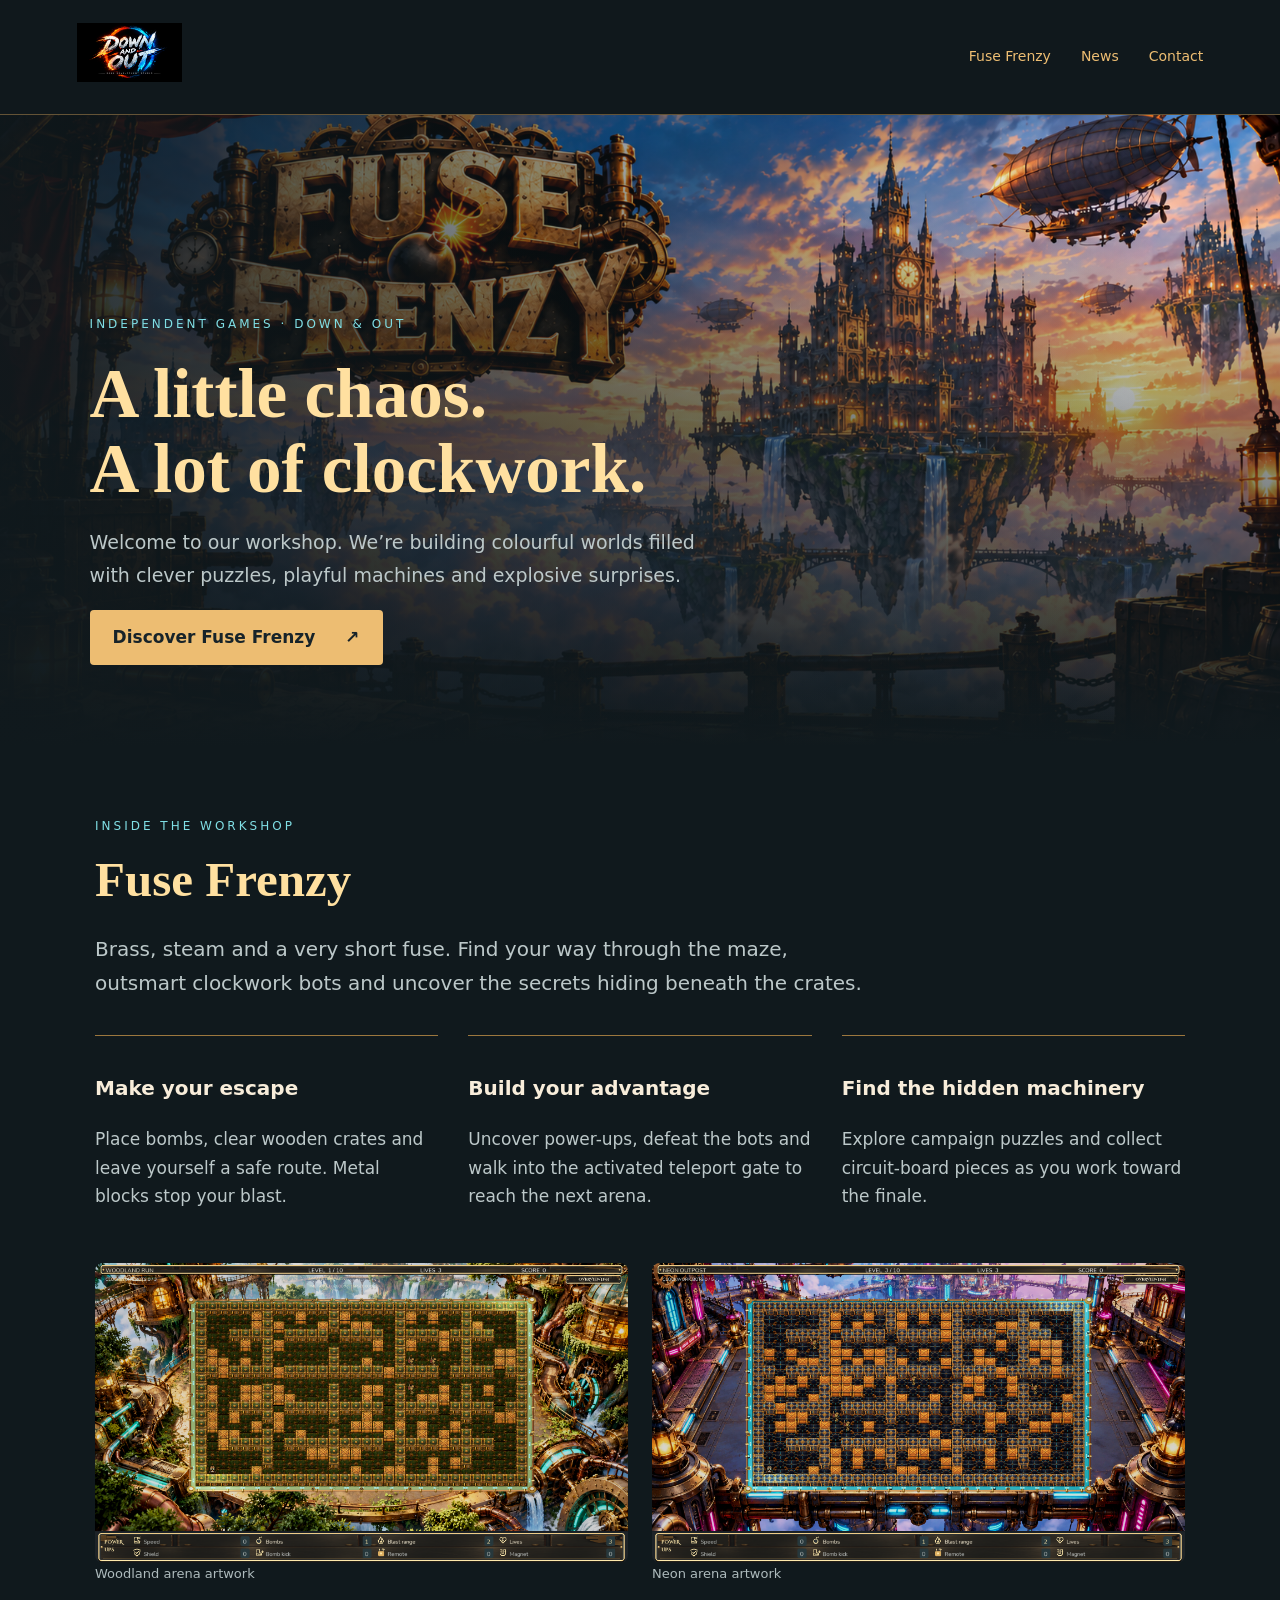
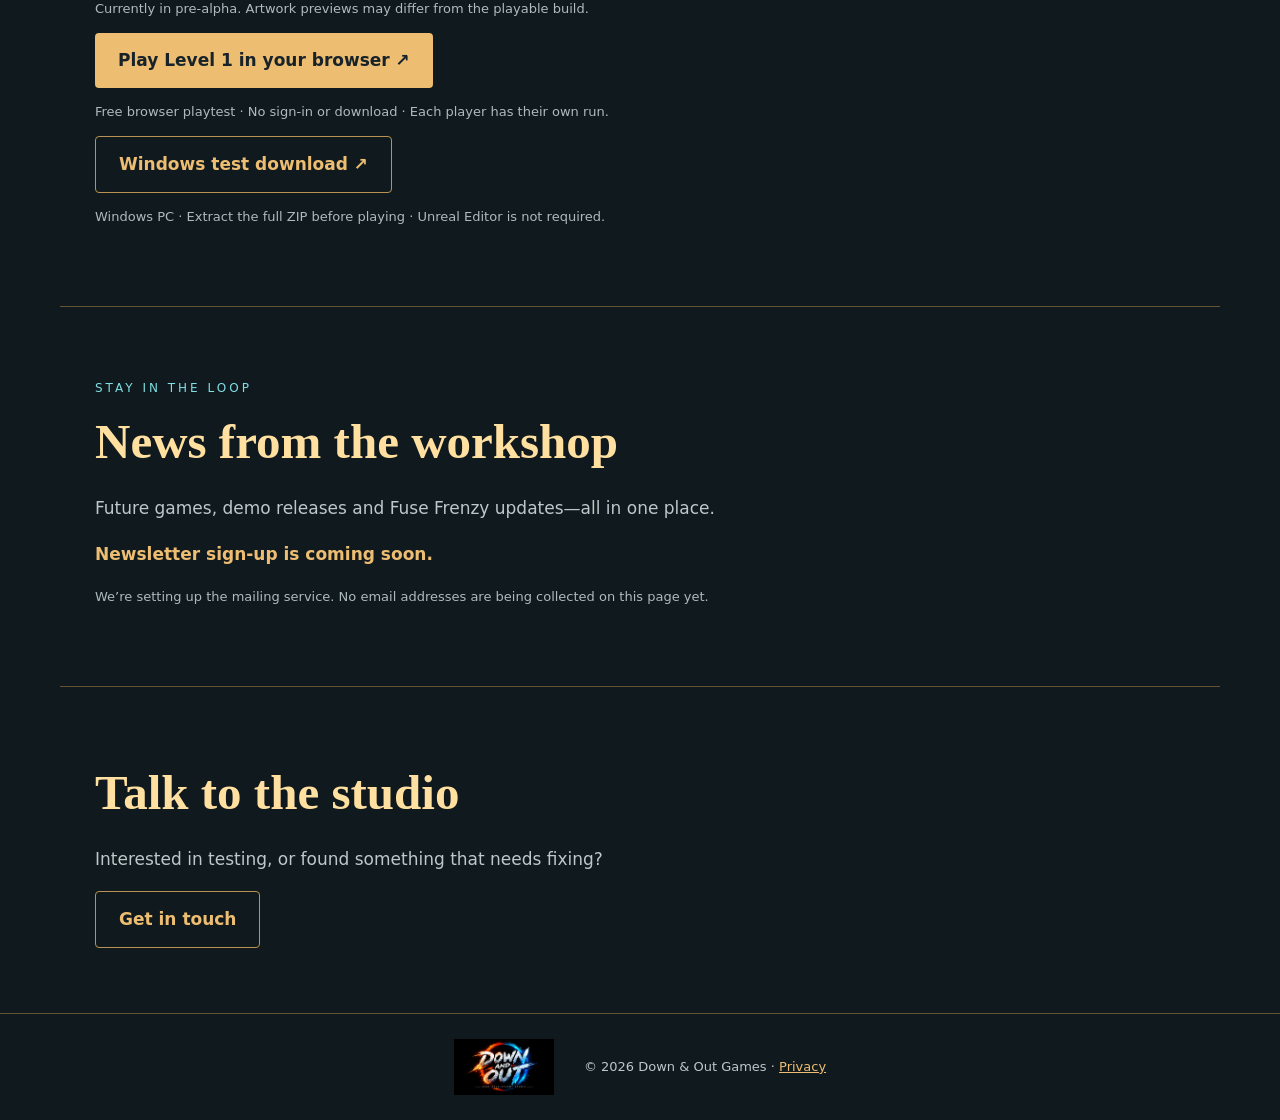
==== index.html @ 8a91e26b "Link studio website to playable browser test" ====
<!doctype html><html lang="en"><head><meta charset="utf-8"><meta name="viewport" content="width=device-width,initial-scale=1"><title>Down &amp; Out Games | Fuse Frenzy</title><meta name="description" content="Meet Down & Out Games and discover Fuse Frenzy, a steampunk bomb-and-maze adventure in development."><link rel="stylesheet" href="style.css"></head><body>
<header><a href="#home" class="brand"><img src="assets/logo.png" alt="Down and Out game development studio"></a><nav><a href="#game">Fuse Frenzy</a><a href="#news">News</a><a href="#contact">Contact</a></nav></header>
<main id="home"><section class="hero"><img class="hero-art" src="assets/banner.png" alt="Fuse Frenzy steampunk game artwork"><div class="hero-copy"><span class="eyebrow">Independent games · Down &amp; Out</span><h1>A little chaos.<br>A lot of clockwork.</h1><p>Welcome to our workshop. We’re building colourful worlds filled with clever puzzles, playful machines and explosive surprises.</p><a class="button" href="#game">Discover Fuse Frenzy <span aria-hidden="true">↗</span></a></div></section>
<section class="wrap" id="game"><span class="eyebrow">Inside the workshop</span><h2>Fuse Frenzy</h2><p class="lead">Brass, steam and a very short fuse. Find your way through the maze, outsmart clockwork bots and uncover the secrets hiding beneath the crates.</p><div class="features"><article><h3>Make your escape</h3><p>Place bombs, clear wooden crates and leave yourself a safe route. Metal blocks stop your blast.</p></article><article><h3>Build your advantage</h3><p>Uncover power-ups, defeat the bots and walk into the activated teleport gate to reach the next arena.</p></article><article><h3>Find the hidden machinery</h3><p>Explore campaign puzzles and collect circuit-board pieces as you work toward the finale.</p></article></div><div class="gallery"><figure><img src="assets/woodland.png" alt="Fuse Frenzy woodland arena concept" loading="lazy"><figcaption>Woodland arena artwork</figcaption></figure><figure><img src="assets/neon.png" alt="Fuse Frenzy neon arena concept" loading="lazy"><figcaption>Neon arena artwork</figcaption></figure></div><p class="note">Currently in pre-alpha. Artwork previews may differ from the playable build.</p><a class="button" href="play/">Play Level 1 in your browser ↗</a><p class="note">Free browser playtest · No sign-in or download · Each player has their own run.</p><a class="button secondary" href="https://fuse-frenzy-download.validsloth4.chatgpt.site">Windows test download ↗</a><p class="note">Windows PC · Extract the full ZIP before playing · Unreal Editor is not required.</p></section>
<section class="news wrap" id="news"><span class="eyebrow">Stay in the loop</span><h2>News from the workshop</h2><p>Future games, demo releases and Fuse Frenzy updates—all in one place.</p><p class="coming">Newsletter sign-up is coming soon.</p><p class="note">We’re setting up the mailing service. No email addresses are being collected on this page yet.</p></section>
<section class="wrap contact" id="contact"><h2>Talk to the studio</h2><p>Interested in testing, or found something that needs fixing?</p><a class="button secondary" href="mailto:g_hopper@icloud.com?subject=Down%20and%20Out%20Games">Get in touch</a></section></main><footer><img src="assets/logo.png" alt="Down and Out"><p>© 2026 Down &amp; Out Games · <a href="privacy.html">Privacy</a></p></footer></body></html>
---- style.css ----
:root{color-scheme:dark;--gold:#edbd72;--cyan:#80dfe5;--ink:#10191d;--muted:#bcc8c9}*{box-sizing:border-box}html{scroll-behavior:smooth}body{margin:0;background:var(--ink);color:#f8edda;font:17px/1.7 system-ui}a{color:var(--gold)}header{display:flex;align-items:center;justify-content:space-between;padding:10px 6%;border-bottom:1px solid #645336;background:#10191df2}header img{width:105px;height:85px;object-fit:contain}nav{display:flex;gap:30px}nav a{text-decoration:none;font-size:14px}.hero{position:relative;min-height:630px;display:flex;align-items:flex-end;isolation:isolate}.hero-art{position:absolute;inset:0;width:100%;height:100%;object-fit:cover;z-index:-2}.hero:after{content:'';position:absolute;inset:0;background:linear-gradient(90deg,#10191deb,transparent 90%),linear-gradient(0deg,var(--ink),transparent 85%);z-index:-1}.hero-copy{padding:80px 7%;max-width:840px}.eyebrow{color:var(--cyan);font-size:12px;letter-spacing:3px;text-transform:uppercase}h1,h2{font-family:Georgia,serif;color:#ffe0a0;line-height:1.08}h1{font-size:clamp(40px,5.4vw,74px);margin:20px 0}h2{font-size:clamp(32px,4vw,49px);margin:15px 0 25px}p{color:var(--muted)}.hero-copy p{font-size:19px;max-width:610px}.button{display:inline-flex;gap:30px;background:var(--gold);color:#172329;padding:13px 23px;text-decoration:none;font-weight:700;border-radius:4px}.button:hover,.button:focus{background:#ffe0a0}.secondary{border:1px solid #b89352;background:transparent;color:var(--gold)}.wrap{max-width:1160px;margin:auto;padding:65px 35px}.lead{max-width:780px;font-size:20px}.features{display:grid;grid-template-columns:repeat(3,1fr);gap:30px;margin:35px 0}.features article{border-top:1px solid #9c773e;padding-top:15px}h3{font-size:20px}.gallery{display:grid;grid-template-columns:1fr 1fr;gap:24px}figure{margin:0}figure img{width:100%;display:block;border-radius:8px}figcaption,.note{font-size:13px;color:#aebbbd}.news{border-top:1px solid #655333;border-bottom:1px solid #655333}.coming{font-weight:bold;color:var(--gold)}footer{display:flex;align-items:center;justify-content:center;gap:30px;border-top:1px solid #655333;padding:25px;font-size:13px}footer img{width:100px}a:focus-visible{outline:3px solid var(--cyan);outline-offset:6px}@media(max-width:650px){header{padding:10px 20px}nav{gap:15px;font-size:12px}header img{width:75px}.hero{min-height:570px}.hero-copy{padding:45px 25px}.wrap{padding:40px 25px}.features,.gallery{grid-template-columns:1fr}h1{font-size:42px}}@media(prefers-reduced-motion:reduce){html{scroll-behavior:auto}}
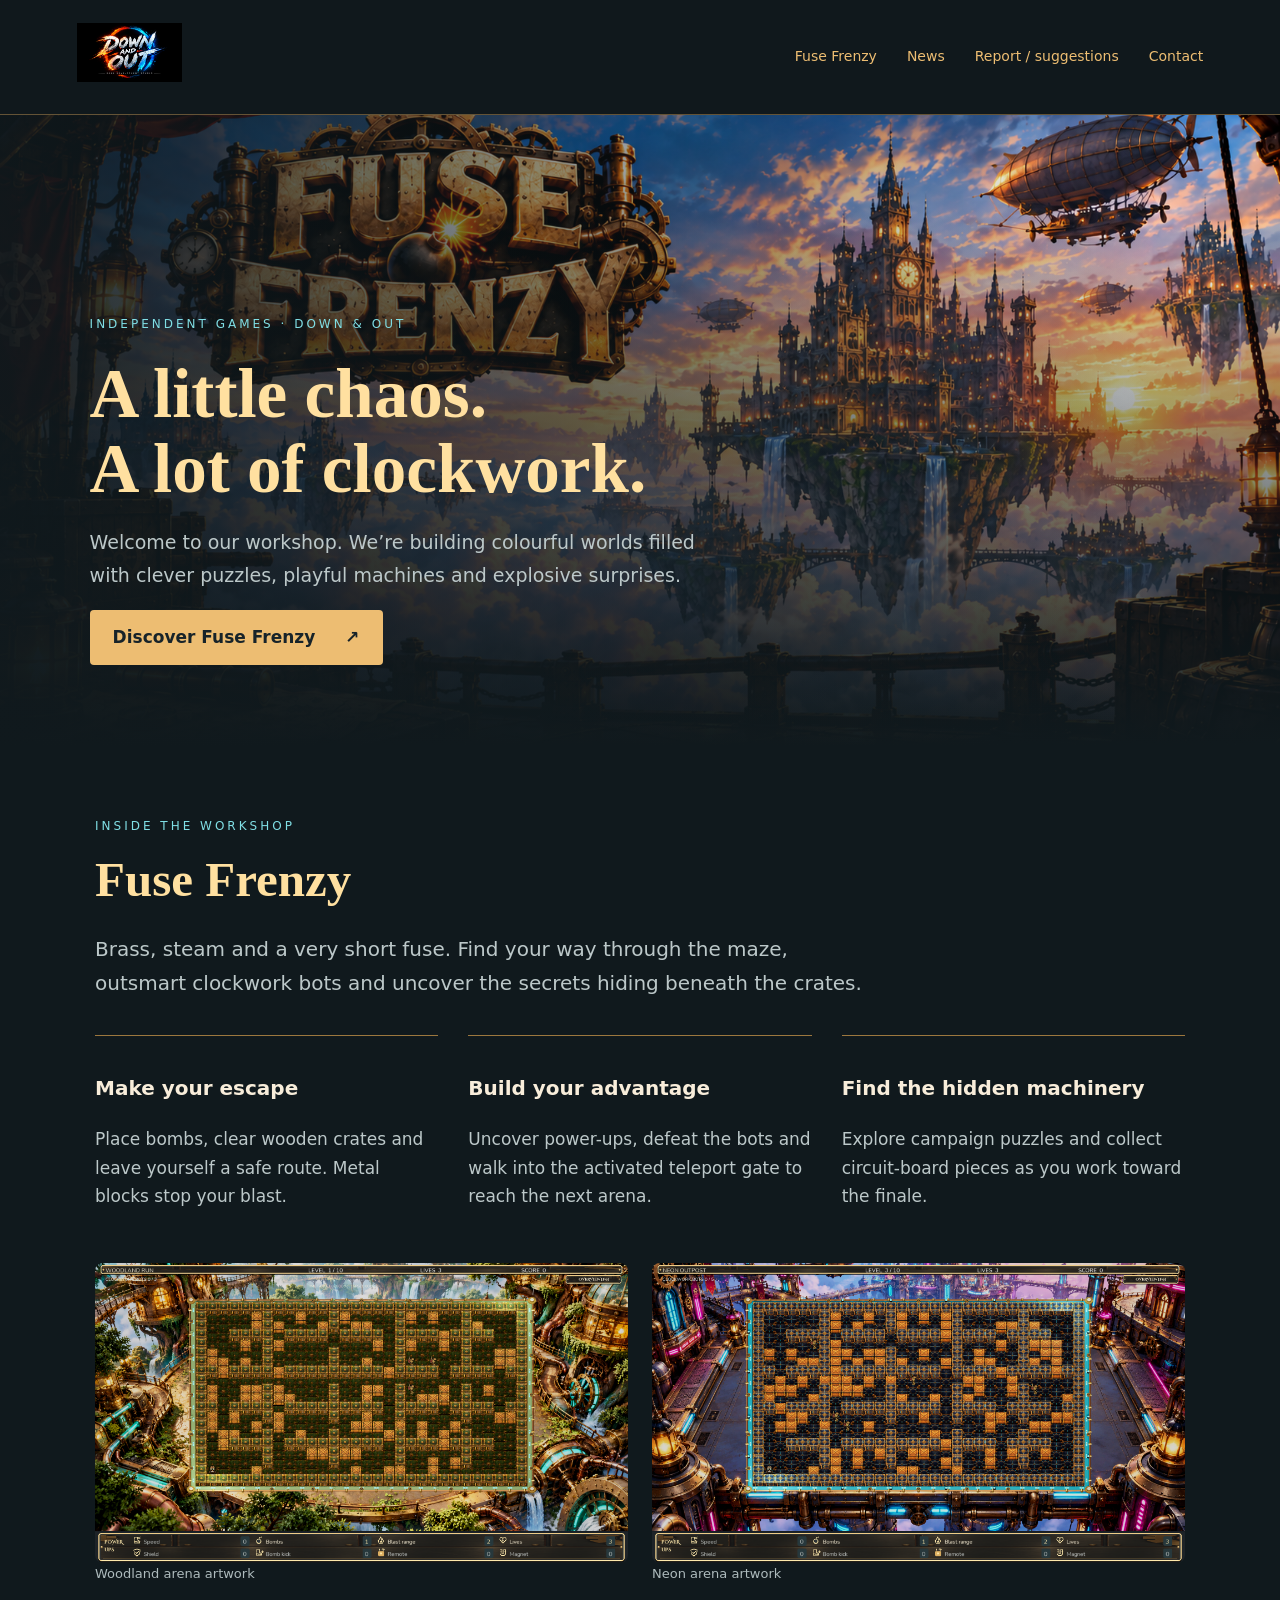
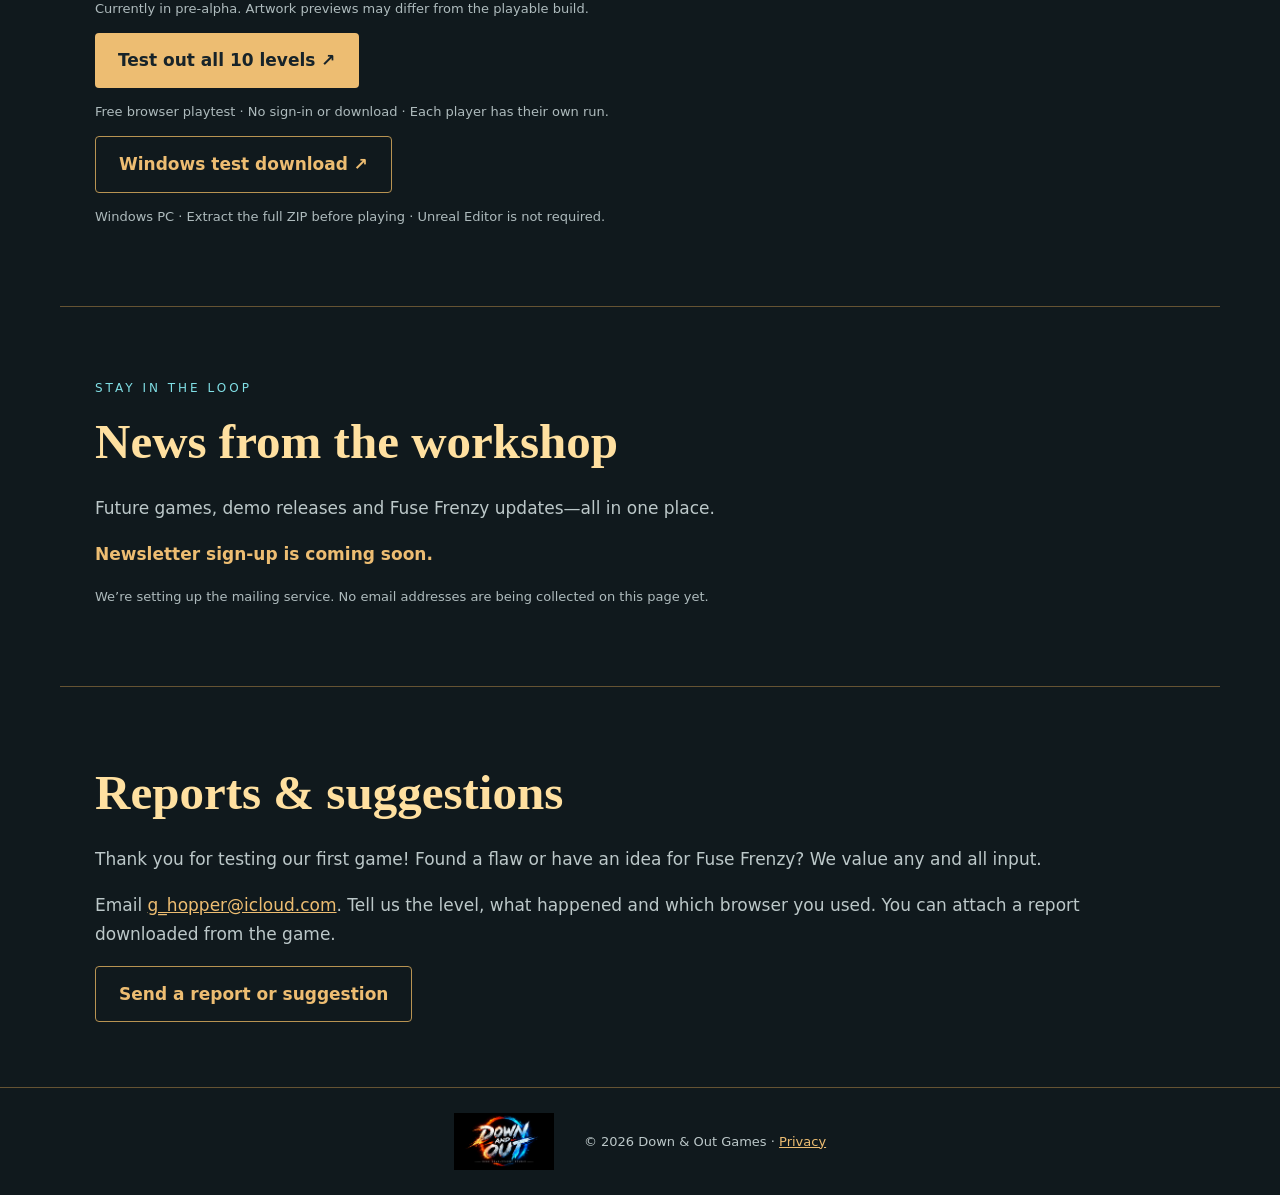
==== commit 494af806: "Offer all ten levels and show tester feedback email" ====
--- a/index.html
+++ b/index.html
@@ -1,6 +1,6 @@
-<!doctype html><html lang="en"><head><meta charset="utf-8"><meta name="viewport" content="width=device-width,initial-scale=1"><title>Down &amp; Out Games | Fuse Frenzy</title><meta name="description" content="Meet Down & Out Games and discover Fuse Frenzy, a steampunk bomb-and-maze adventure in development."><link rel="stylesheet" href="style.css"></head><body>
-<header><a href="#home" class="brand"><img src="assets/logo.png" alt="Down and Out game development studio"></a><nav><a href="#game">Fuse Frenzy</a><a href="#news">News</a><a href="#contact">Contact</a></nav></header>
-<main id="home"><section class="hero"><img class="hero-art" src="assets/banner.png" alt="Fuse Frenzy steampunk game artwork"><div class="hero-copy"><span class="eyebrow">Independent games · Down &amp; Out</span><h1>A little chaos.<br>A lot of clockwork.</h1><p>Welcome to our workshop. We’re building colourful worlds filled with clever puzzles, playful machines and explosive surprises.</p><a class="button" href="#game">Discover Fuse Frenzy <span aria-hidden="true">↗</span></a></div></section>
-<section class="wrap" id="game"><span class="eyebrow">Inside the workshop</span><h2>Fuse Frenzy</h2><p class="lead">Brass, steam and a very short fuse. Find your way through the maze, outsmart clockwork bots and uncover the secrets hiding beneath the crates.</p><div class="features"><article><h3>Make your escape</h3><p>Place bombs, clear wooden crates and leave yourself a safe route. Metal blocks stop your blast.</p></article><article><h3>Build your advantage</h3><p>Uncover power-ups, defeat the bots and walk into the activated teleport gate to reach the next arena.</p></article><article><h3>Find the hidden machinery</h3><p>Explore campaign puzzles and collect circuit-board pieces as you work toward the finale.</p></article></div><div class="gallery"><figure><img src="assets/woodland.png" alt="Fuse Frenzy woodland arena concept" loading="lazy"><figcaption>Woodland arena artwork</figcaption></figure><figure><img src="assets/neon.png" alt="Fuse Frenzy neon arena concept" loading="lazy"><figcaption>Neon arena artwork</figcaption></figure></div><p class="note">Currently in pre-alpha. Artwork previews may differ from the playable build.</p><a class="button" href="play/">Play Level 1 in your browser ↗</a><p class="note">Free browser playtest · No sign-in or download · Each player has their own run.</p><a class="button secondary" href="https://fuse-frenzy-download.validsloth4.chatgpt.site">Windows test download ↗</a><p class="note">Windows PC · Extract the full ZIP before playing · Unreal Editor is not required.</p></section>
-<section class="news wrap" id="news"><span class="eyebrow">Stay in the loop</span><h2>News from the workshop</h2><p>Future games, demo releases and Fuse Frenzy updates—all in one place.</p><p class="coming">Newsletter sign-up is coming soon.</p><p class="note">We’re setting up the mailing service. No email addresses are being collected on this page yet.</p></section>
-<section class="wrap contact" id="contact"><h2>Talk to the studio</h2><p>Interested in testing, or found something that needs fixing?</p><a class="button secondary" href="mailto:g_hopper@icloud.com?subject=Down%20and%20Out%20Games">Get in touch</a></section></main><footer><img src="assets/logo.png" alt="Down and Out"><p>© 2026 Down &amp; Out Games · <a href="privacy.html">Privacy</a></p></footer></body></html>
+<!doctype html><html lang="en"><head><meta charset="utf-8"><meta name="viewport" content="width=device-width,initial-scale=1"><title>Down &amp; Out Games | Fuse Frenzy</title><meta name="description" content="Meet Down & Out Games and discover Fuse Frenzy, a steampunk bomb-and-maze adventure in development."><link rel="stylesheet" href="style.css"></head><body>
+<header><a href="#home" class="brand"><img src="assets/logo.png" alt="Down and Out game development studio"></a><nav><a href="#game">Fuse Frenzy</a><a href="#news">News</a><a href="#report">Report / suggestions</a><a href="#contact">Contact</a></nav></header>
+<main id="home"><section class="hero"><img class="hero-art" src="assets/banner.png" alt="Fuse Frenzy steampunk game artwork"><div class="hero-copy"><span class="eyebrow">Independent games · Down &amp; Out</span><h1>A little chaos.<br>A lot of clockwork.</h1><p>Welcome to our workshop. We’re building colourful worlds filled with clever puzzles, playful machines and explosive surprises.</p><a class="button" href="#game">Discover Fuse Frenzy <span aria-hidden="true">↗</span></a></div></section>
+<section class="wrap" id="game"><span class="eyebrow">Inside the workshop</span><h2>Fuse Frenzy</h2><p class="lead">Brass, steam and a very short fuse. Find your way through the maze, outsmart clockwork bots and uncover the secrets hiding beneath the crates.</p><div class="features"><article><h3>Make your escape</h3><p>Place bombs, clear wooden crates and leave yourself a safe route. Metal blocks stop your blast.</p></article><article><h3>Build your advantage</h3><p>Uncover power-ups, defeat the bots and walk into the activated teleport gate to reach the next arena.</p></article><article><h3>Find the hidden machinery</h3><p>Explore campaign puzzles and collect circuit-board pieces as you work toward the finale.</p></article></div><div class="gallery"><figure><img src="assets/woodland.png" alt="Fuse Frenzy woodland arena concept" loading="lazy"><figcaption>Woodland arena artwork</figcaption></figure><figure><img src="assets/neon.png" alt="Fuse Frenzy neon arena concept" loading="lazy"><figcaption>Neon arena artwork</figcaption></figure></div><p class="note">Currently in pre-alpha. Artwork previews may differ from the playable build.</p><a class="button" href="play/">Test out all 10 levels ↗</a><p class="note">Free browser playtest · No sign-in or download · Each player has their own run.</p><a class="button secondary" href="https://fuse-frenzy-download.validsloth4.chatgpt.site">Windows test download ↗</a><p class="note">Windows PC · Extract the full ZIP before playing · Unreal Editor is not required.</p></section>
+<section class="news wrap" id="news"><span class="eyebrow">Stay in the loop</span><h2>News from the workshop</h2><p>Future games, demo releases and Fuse Frenzy updates—all in one place.</p><p class="coming">Newsletter sign-up is coming soon.</p><p class="note">We’re setting up the mailing service. No email addresses are being collected on this page yet.</p></section>
+<section class="wrap contact" id="contact"><h2 id="report">Reports &amp; suggestions</h2><p>Thank you for testing our first game! Found a flaw or have an idea for Fuse Frenzy? We value any and all input.</p><p>Email <a href="mailto:g_hopper@icloud.com?subject=Fuse%20Frenzy%20tester%20feedback">g_hopper@icloud.com</a>. Tell us the level, what happened and which browser you used. You can attach a report downloaded from the game.</p><a class="button secondary" href="mailto:g_hopper@icloud.com?subject=Fuse%20Frenzy%20tester%20feedback">Send a report or suggestion</a></section></main><footer><img src="assets/logo.png" alt="Down and Out"><p>© 2026 Down &amp; Out Games · <a href="privacy.html">Privacy</a></p></footer></body></html>
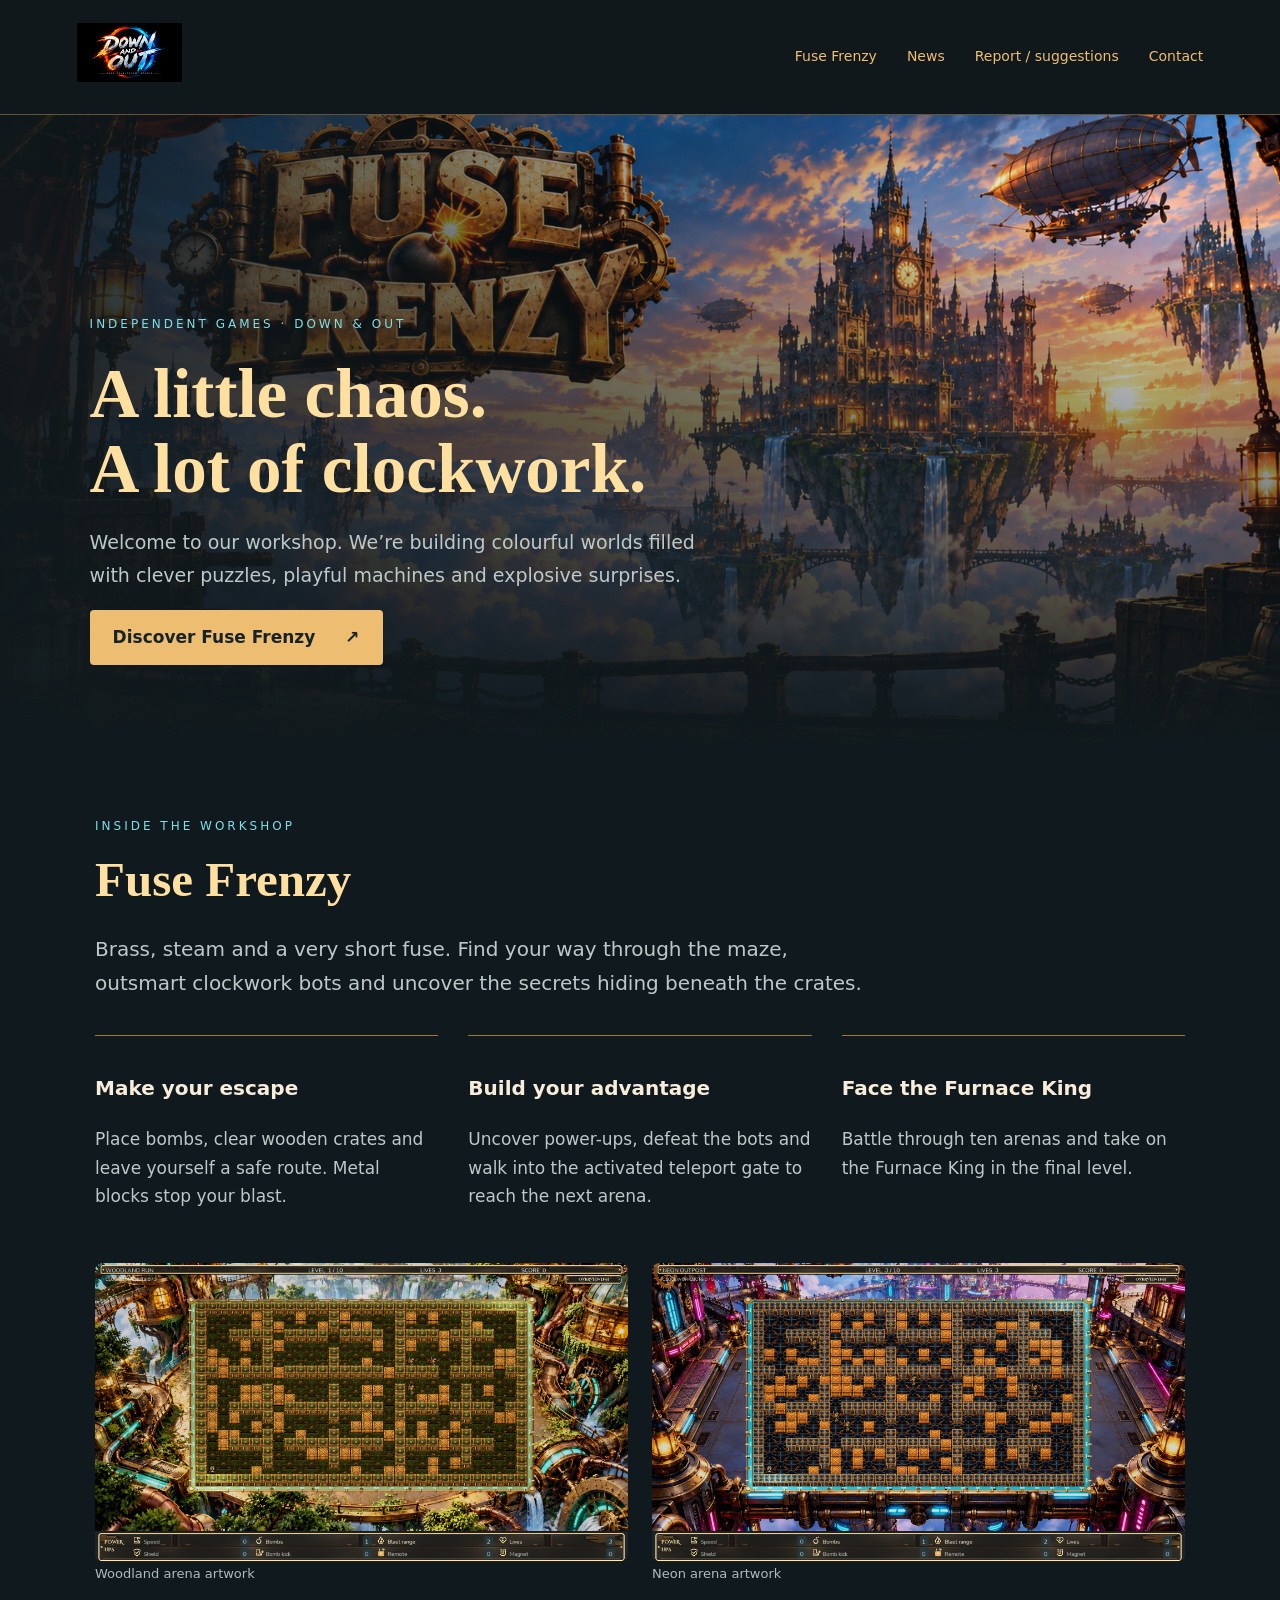
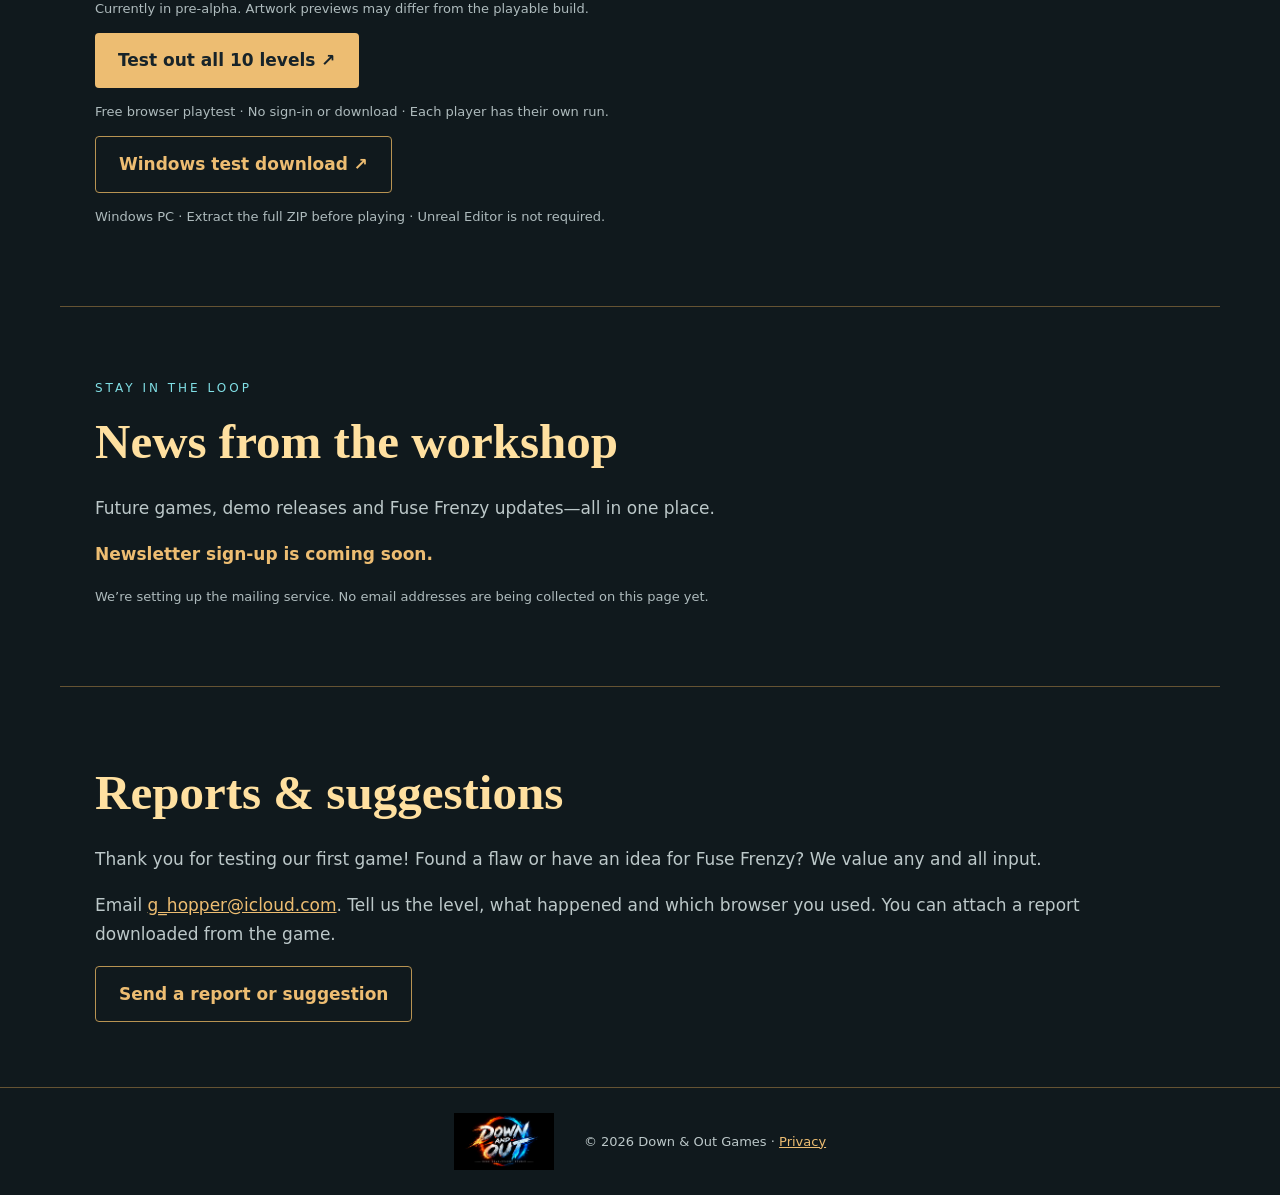
==== commit 3ccce5a9: "Describe current ten-level browser campaign without circuit boards" ====
--- a/index.html
+++ b/index.html
@@ -1,6 +1,6 @@
 <!doctype html><html lang="en"><head><meta charset="utf-8"><meta name="viewport" content="width=device-width,initial-scale=1"><title>Down &amp; Out Games | Fuse Frenzy</title><meta name="description" content="Meet Down & Out Games and discover Fuse Frenzy, a steampunk bomb-and-maze adventure in development."><link rel="stylesheet" href="style.css"></head><body>
 <header><a href="#home" class="brand"><img src="assets/logo.png" alt="Down and Out game development studio"></a><nav><a href="#game">Fuse Frenzy</a><a href="#news">News</a><a href="#report">Report / suggestions</a><a href="#contact">Contact</a></nav></header>
 <main id="home"><section class="hero"><img class="hero-art" src="assets/banner.png" alt="Fuse Frenzy steampunk game artwork"><div class="hero-copy"><span class="eyebrow">Independent games · Down &amp; Out</span><h1>A little chaos.<br>A lot of clockwork.</h1><p>Welcome to our workshop. We’re building colourful worlds filled with clever puzzles, playful machines and explosive surprises.</p><a class="button" href="#game">Discover Fuse Frenzy <span aria-hidden="true">↗</span></a></div></section>
-<section class="wrap" id="game"><span class="eyebrow">Inside the workshop</span><h2>Fuse Frenzy</h2><p class="lead">Brass, steam and a very short fuse. Find your way through the maze, outsmart clockwork bots and uncover the secrets hiding beneath the crates.</p><div class="features"><article><h3>Make your escape</h3><p>Place bombs, clear wooden crates and leave yourself a safe route. Metal blocks stop your blast.</p></article><article><h3>Build your advantage</h3><p>Uncover power-ups, defeat the bots and walk into the activated teleport gate to reach the next arena.</p></article><article><h3>Find the hidden machinery</h3><p>Explore campaign puzzles and collect circuit-board pieces as you work toward the finale.</p></article></div><div class="gallery"><figure><img src="assets/woodland.png" alt="Fuse Frenzy woodland arena concept" loading="lazy"><figcaption>Woodland arena artwork</figcaption></figure><figure><img src="assets/neon.png" alt="Fuse Frenzy neon arena concept" loading="lazy"><figcaption>Neon arena artwork</figcaption></figure></div><p class="note">Currently in pre-alpha. Artwork previews may differ from the playable build.</p><a class="button" href="play/">Test out all 10 levels ↗</a><p class="note">Free browser playtest · No sign-in or download · Each player has their own run.</p><a class="button secondary" href="https://fuse-frenzy-download.validsloth4.chatgpt.site">Windows test download ↗</a><p class="note">Windows PC · Extract the full ZIP before playing · Unreal Editor is not required.</p></section>
+<section class="wrap" id="game"><span class="eyebrow">Inside the workshop</span><h2>Fuse Frenzy</h2><p class="lead">Brass, steam and a very short fuse. Find your way through the maze, outsmart clockwork bots and uncover the secrets hiding beneath the crates.</p><div class="features"><article><h3>Make your escape</h3><p>Place bombs, clear wooden crates and leave yourself a safe route. Metal blocks stop your blast.</p></article><article><h3>Build your advantage</h3><p>Uncover power-ups, defeat the bots and walk into the activated teleport gate to reach the next arena.</p></article><article><h3>Face the Furnace King</h3><p>Battle through ten arenas and take on the Furnace King in the final level.</p></article></div><div class="gallery"><figure><img src="assets/woodland.png" alt="Fuse Frenzy woodland arena concept" loading="lazy"><figcaption>Woodland arena artwork</figcaption></figure><figure><img src="assets/neon.png" alt="Fuse Frenzy neon arena concept" loading="lazy"><figcaption>Neon arena artwork</figcaption></figure></div><p class="note">Currently in pre-alpha. Artwork previews may differ from the playable build.</p><a class="button" href="play/">Test out all 10 levels ↗</a><p class="note">Free browser playtest · No sign-in or download · Each player has their own run.</p><a class="button secondary" href="https://fuse-frenzy-download.validsloth4.chatgpt.site">Windows test download ↗</a><p class="note">Windows PC · Extract the full ZIP before playing · Unreal Editor is not required.</p></section>
 <section class="news wrap" id="news"><span class="eyebrow">Stay in the loop</span><h2>News from the workshop</h2><p>Future games, demo releases and Fuse Frenzy updates—all in one place.</p><p class="coming">Newsletter sign-up is coming soon.</p><p class="note">We’re setting up the mailing service. No email addresses are being collected on this page yet.</p></section>
 <section class="wrap contact" id="contact"><h2 id="report">Reports &amp; suggestions</h2><p>Thank you for testing our first game! Found a flaw or have an idea for Fuse Frenzy? We value any and all input.</p><p>Email <a href="mailto:g_hopper@icloud.com?subject=Fuse%20Frenzy%20tester%20feedback">g_hopper@icloud.com</a>. Tell us the level, what happened and which browser you used. You can attach a report downloaded from the game.</p><a class="button secondary" href="mailto:g_hopper@icloud.com?subject=Fuse%20Frenzy%20tester%20feedback">Send a report or suggestion</a></section></main><footer><img src="assets/logo.png" alt="Down and Out"><p>© 2026 Down &amp; Out Games · <a href="privacy.html">Privacy</a></p></footer></body></html>
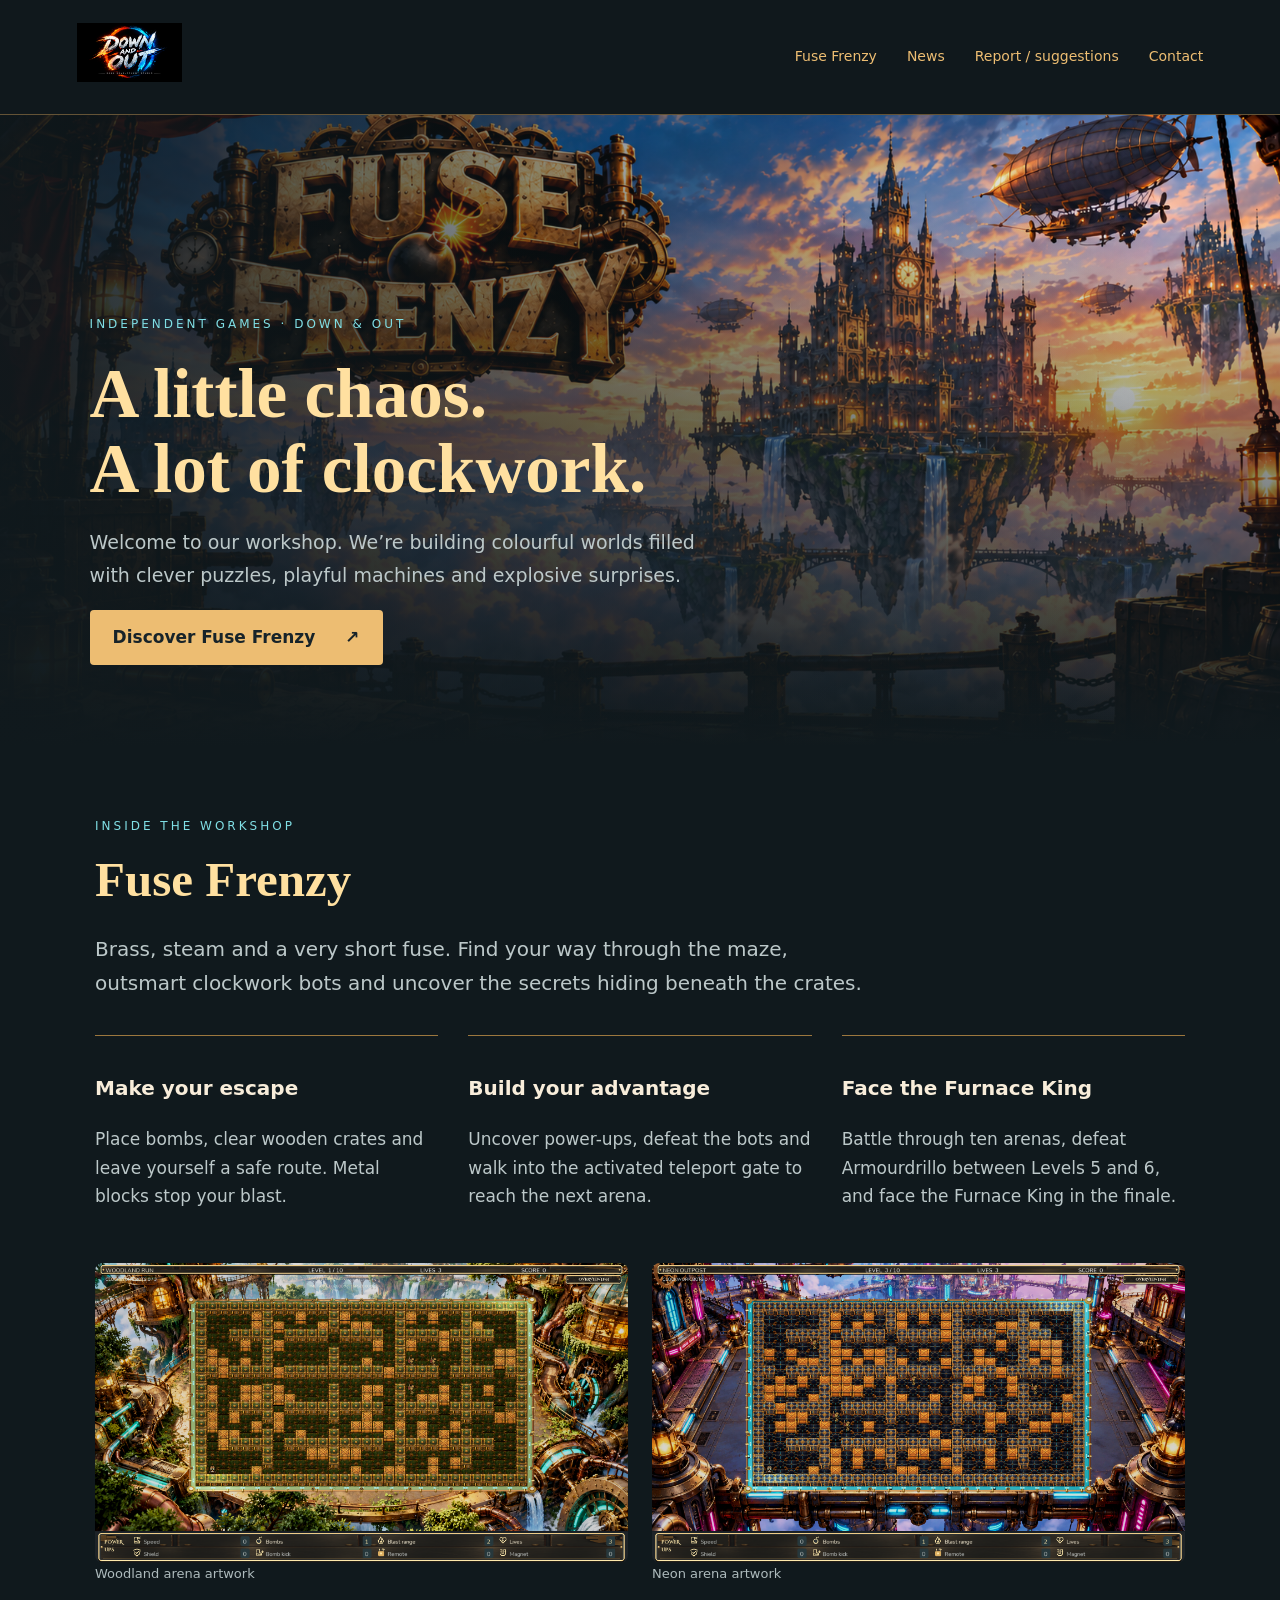
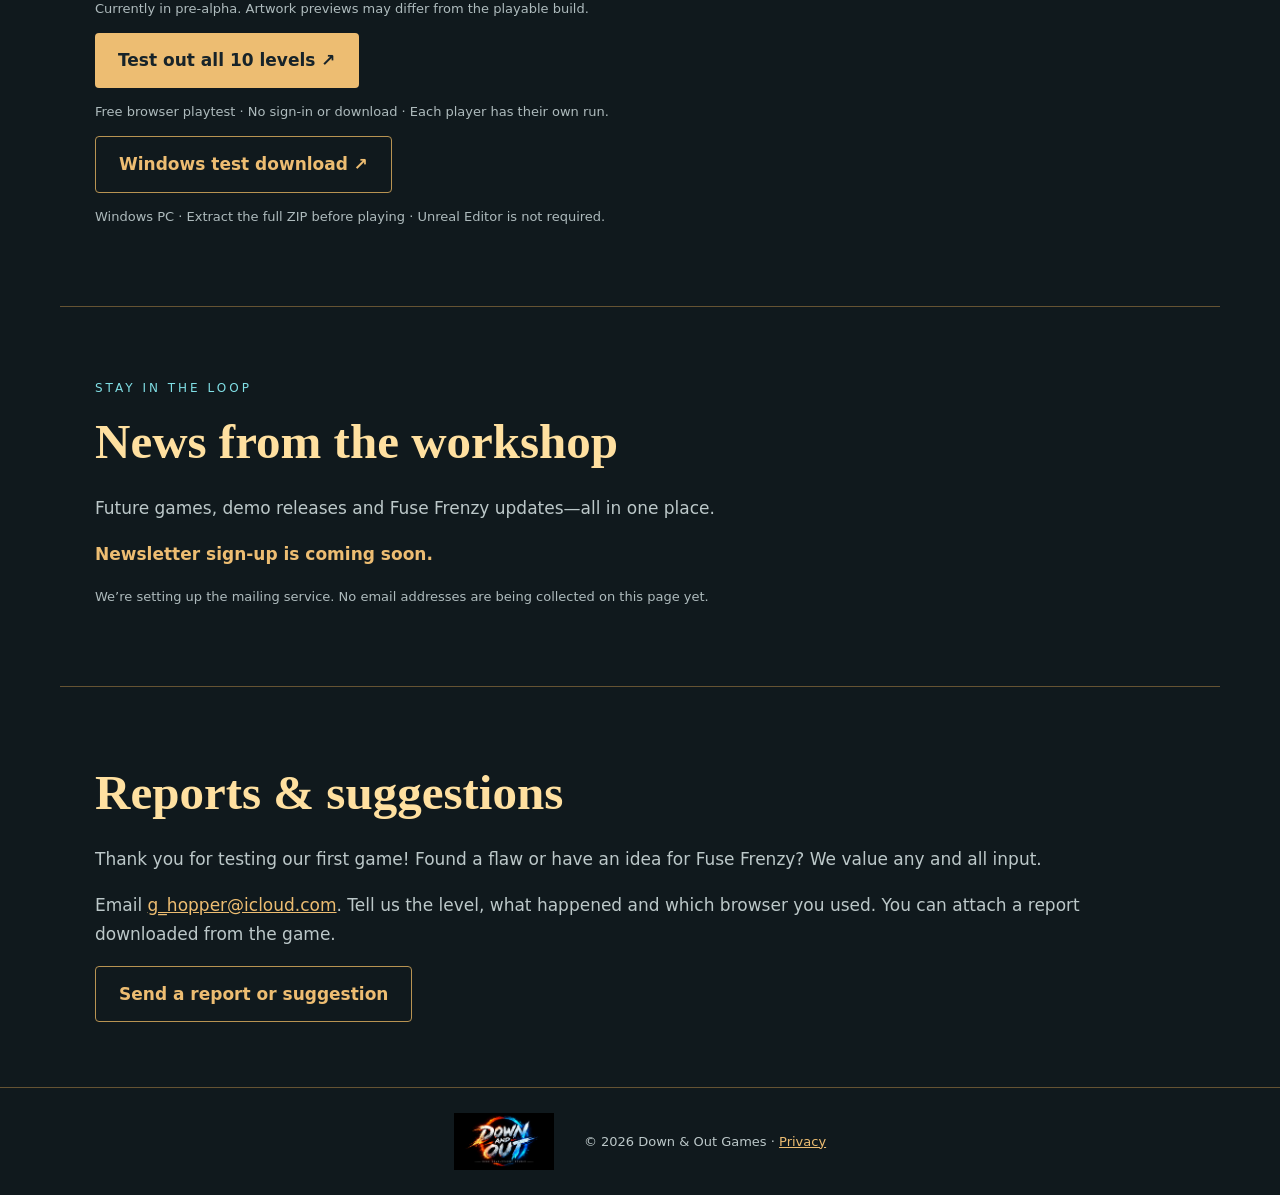
==== commit 66e8b91e: "Mention Armourdrillo encounter on the game website" ====
--- a/index.html
+++ b/index.html
@@ -1,6 +1,6 @@
 <!doctype html><html lang="en"><head><meta charset="utf-8"><meta name="viewport" content="width=device-width,initial-scale=1"><title>Down &amp; Out Games | Fuse Frenzy</title><meta name="description" content="Meet Down & Out Games and discover Fuse Frenzy, a steampunk bomb-and-maze adventure in development."><link rel="stylesheet" href="style.css"></head><body>
 <header><a href="#home" class="brand"><img src="assets/logo.png" alt="Down and Out game development studio"></a><nav><a href="#game">Fuse Frenzy</a><a href="#news">News</a><a href="#report">Report / suggestions</a><a href="#contact">Contact</a></nav></header>
 <main id="home"><section class="hero"><img class="hero-art" src="assets/banner.png" alt="Fuse Frenzy steampunk game artwork"><div class="hero-copy"><span class="eyebrow">Independent games · Down &amp; Out</span><h1>A little chaos.<br>A lot of clockwork.</h1><p>Welcome to our workshop. We’re building colourful worlds filled with clever puzzles, playful machines and explosive surprises.</p><a class="button" href="#game">Discover Fuse Frenzy <span aria-hidden="true">↗</span></a></div></section>
-<section class="wrap" id="game"><span class="eyebrow">Inside the workshop</span><h2>Fuse Frenzy</h2><p class="lead">Brass, steam and a very short fuse. Find your way through the maze, outsmart clockwork bots and uncover the secrets hiding beneath the crates.</p><div class="features"><article><h3>Make your escape</h3><p>Place bombs, clear wooden crates and leave yourself a safe route. Metal blocks stop your blast.</p></article><article><h3>Build your advantage</h3><p>Uncover power-ups, defeat the bots and walk into the activated teleport gate to reach the next arena.</p></article><article><h3>Face the Furnace King</h3><p>Battle through ten arenas and take on the Furnace King in the final level.</p></article></div><div class="gallery"><figure><img src="assets/woodland.png" alt="Fuse Frenzy woodland arena concept" loading="lazy"><figcaption>Woodland arena artwork</figcaption></figure><figure><img src="assets/neon.png" alt="Fuse Frenzy neon arena concept" loading="lazy"><figcaption>Neon arena artwork</figcaption></figure></div><p class="note">Currently in pre-alpha. Artwork previews may differ from the playable build.</p><a class="button" href="play/">Test out all 10 levels ↗</a><p class="note">Free browser playtest · No sign-in or download · Each player has their own run.</p><a class="button secondary" href="https://fuse-frenzy-download.validsloth4.chatgpt.site">Windows test download ↗</a><p class="note">Windows PC · Extract the full ZIP before playing · Unreal Editor is not required.</p></section>
+<section class="wrap" id="game"><span class="eyebrow">Inside the workshop</span><h2>Fuse Frenzy</h2><p class="lead">Brass, steam and a very short fuse. Find your way through the maze, outsmart clockwork bots and uncover the secrets hiding beneath the crates.</p><div class="features"><article><h3>Make your escape</h3><p>Place bombs, clear wooden crates and leave yourself a safe route. Metal blocks stop your blast.</p></article><article><h3>Build your advantage</h3><p>Uncover power-ups, defeat the bots and walk into the activated teleport gate to reach the next arena.</p></article><article><h3>Face the Furnace King</h3><p>Battle through ten arenas, defeat Armourdrillo between Levels 5 and 6, and face the Furnace King in the finale.</p></article></div><div class="gallery"><figure><img src="assets/woodland.png" alt="Fuse Frenzy woodland arena concept" loading="lazy"><figcaption>Woodland arena artwork</figcaption></figure><figure><img src="assets/neon.png" alt="Fuse Frenzy neon arena concept" loading="lazy"><figcaption>Neon arena artwork</figcaption></figure></div><p class="note">Currently in pre-alpha. Artwork previews may differ from the playable build.</p><a class="button" href="play/">Test out all 10 levels ↗</a><p class="note">Free browser playtest · No sign-in or download · Each player has their own run.</p><a class="button secondary" href="https://fuse-frenzy-download.validsloth4.chatgpt.site">Windows test download ↗</a><p class="note">Windows PC · Extract the full ZIP before playing · Unreal Editor is not required.</p></section>
 <section class="news wrap" id="news"><span class="eyebrow">Stay in the loop</span><h2>News from the workshop</h2><p>Future games, demo releases and Fuse Frenzy updates—all in one place.</p><p class="coming">Newsletter sign-up is coming soon.</p><p class="note">We’re setting up the mailing service. No email addresses are being collected on this page yet.</p></section>
 <section class="wrap contact" id="contact"><h2 id="report">Reports &amp; suggestions</h2><p>Thank you for testing our first game! Found a flaw or have an idea for Fuse Frenzy? We value any and all input.</p><p>Email <a href="mailto:g_hopper@icloud.com?subject=Fuse%20Frenzy%20tester%20feedback">g_hopper@icloud.com</a>. Tell us the level, what happened and which browser you used. You can attach a report downloaded from the game.</p><a class="button secondary" href="mailto:g_hopper@icloud.com?subject=Fuse%20Frenzy%20tester%20feedback">Send a report or suggestion</a></section></main><footer><img src="assets/logo.png" alt="Down and Out"><p>© 2026 Down &amp; Out Games · <a href="privacy.html">Privacy</a></p></footer></body></html>
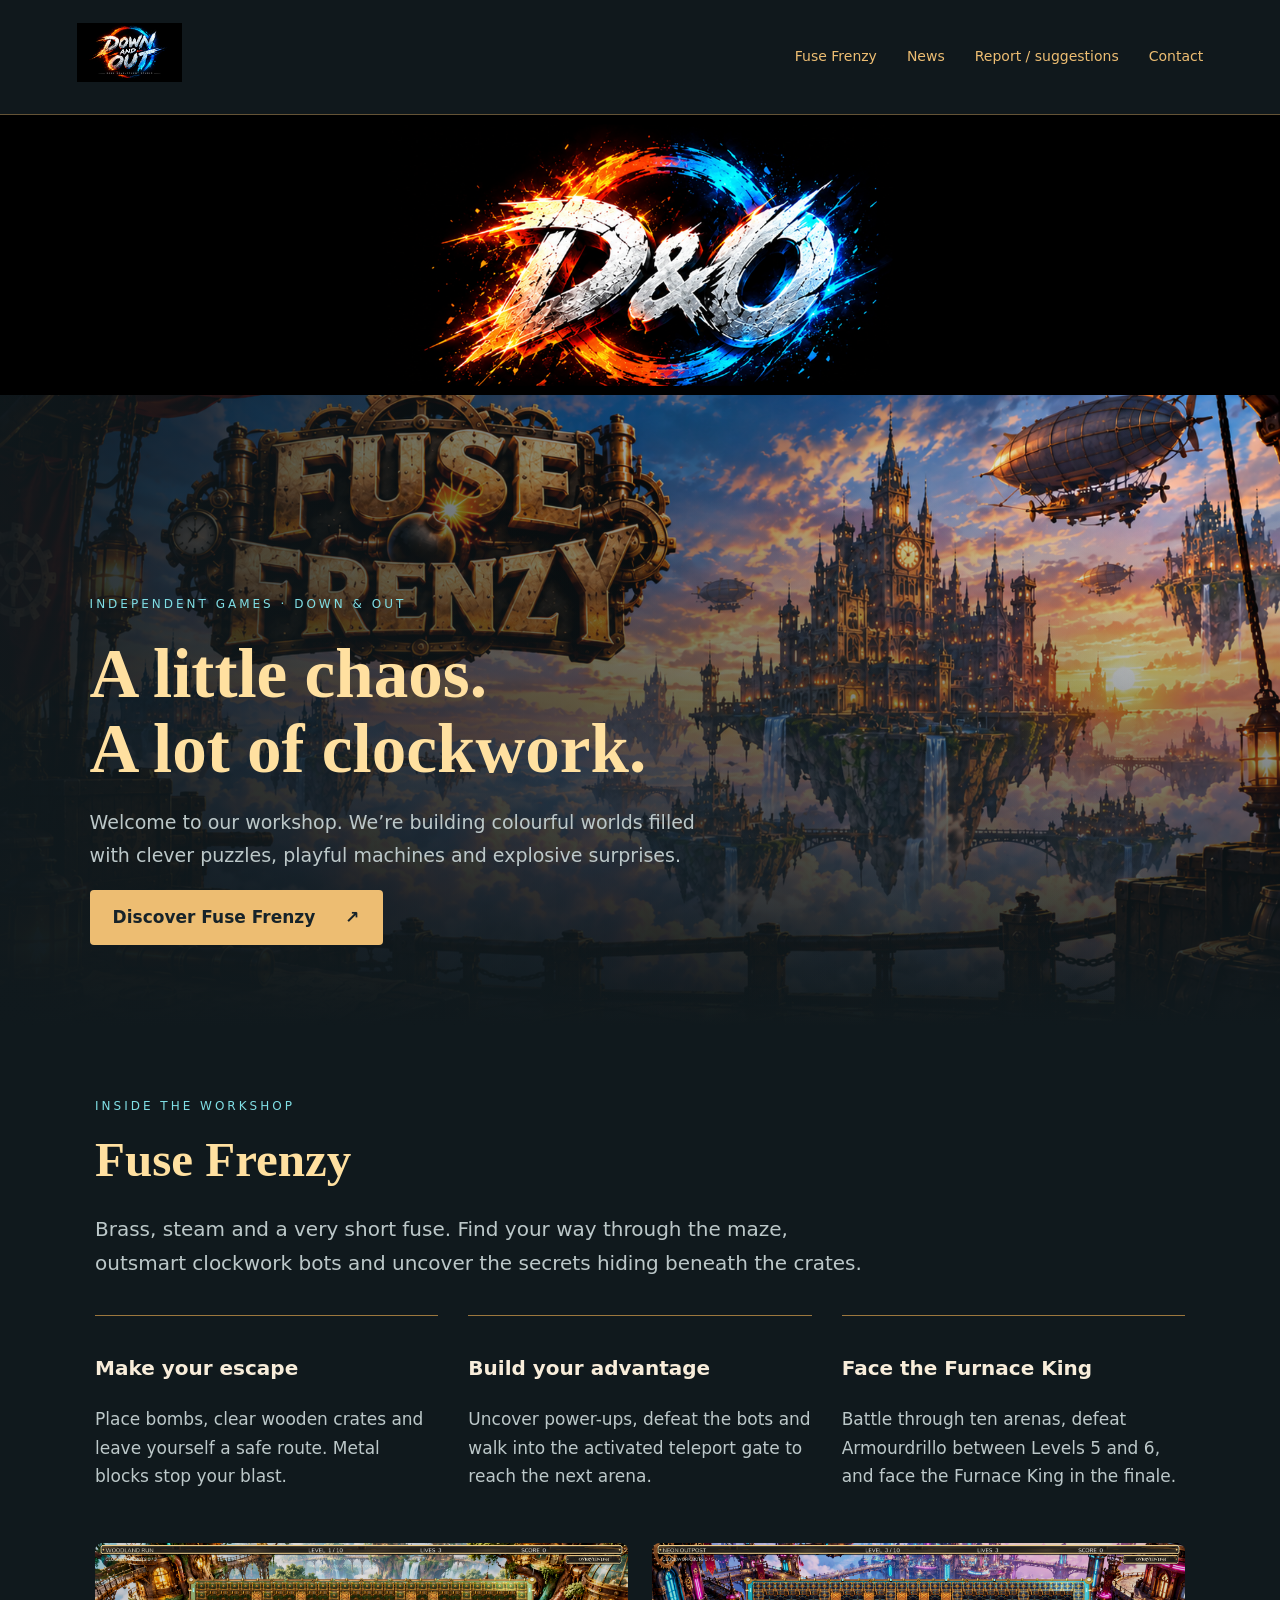
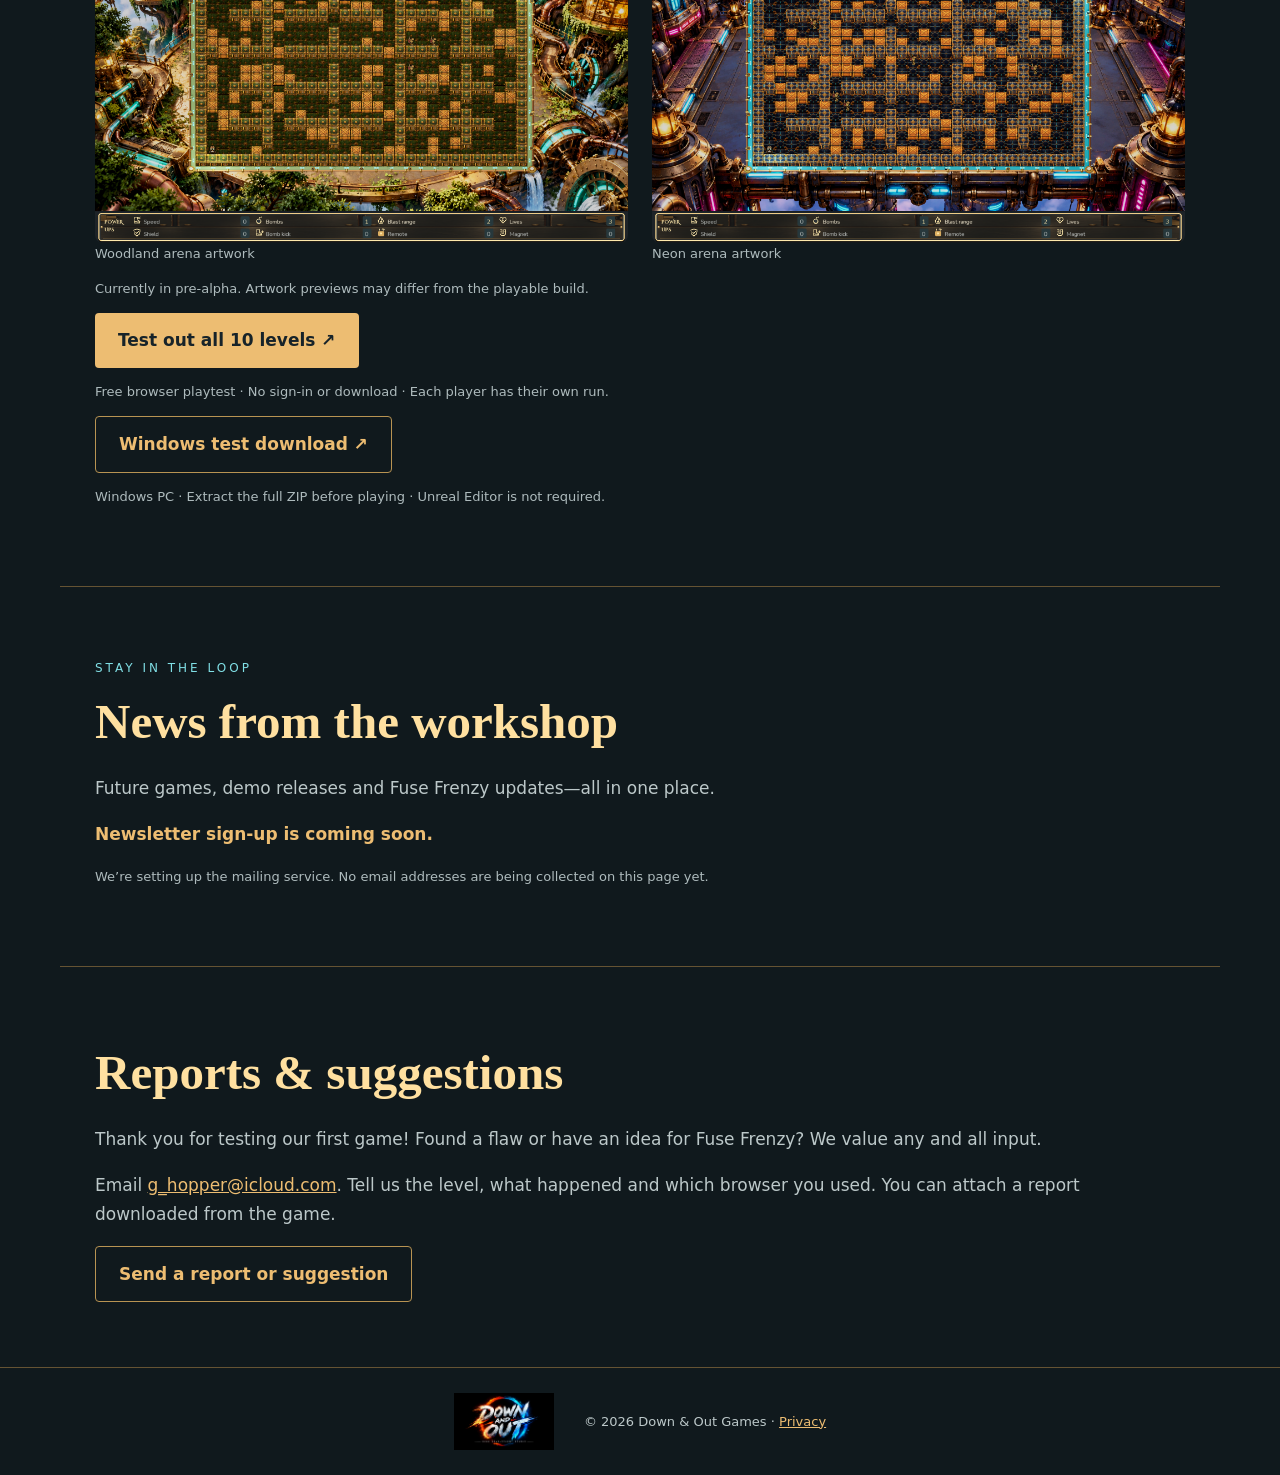
==== commit 30f32938: "Display studio banner on website" ====
--- a/index.html
+++ b/index.html
@@ -1,6 +1,8 @@
-<!doctype html><html lang="en"><head><meta charset="utf-8"><meta name="viewport" content="width=device-width,initial-scale=1"><title>Down &amp; Out Games | Fuse Frenzy</title><meta name="description" content="Meet Down & Out Games and discover Fuse Frenzy, a steampunk bomb-and-maze adventure in development."><link rel="stylesheet" href="style.css"></head><body>
-<header><a href="#home" class="brand"><img src="assets/logo.png" alt="Down and Out game development studio"></a><nav><a href="#game">Fuse Frenzy</a><a href="#news">News</a><a href="#report">Report / suggestions</a><a href="#contact">Contact</a></nav></header>
-<main id="home"><section class="hero"><img class="hero-art" src="assets/banner.png" alt="Fuse Frenzy steampunk game artwork"><div class="hero-copy"><span class="eyebrow">Independent games · Down &amp; Out</span><h1>A little chaos.<br>A lot of clockwork.</h1><p>Welcome to our workshop. We’re building colourful worlds filled with clever puzzles, playful machines and explosive surprises.</p><a class="button" href="#game">Discover Fuse Frenzy <span aria-hidden="true">↗</span></a></div></section>
-<section class="wrap" id="game"><span class="eyebrow">Inside the workshop</span><h2>Fuse Frenzy</h2><p class="lead">Brass, steam and a very short fuse. Find your way through the maze, outsmart clockwork bots and uncover the secrets hiding beneath the crates.</p><div class="features"><article><h3>Make your escape</h3><p>Place bombs, clear wooden crates and leave yourself a safe route. Metal blocks stop your blast.</p></article><article><h3>Build your advantage</h3><p>Uncover power-ups, defeat the bots and walk into the activated teleport gate to reach the next arena.</p></article><article><h3>Face the Furnace King</h3><p>Battle through ten arenas, defeat Armourdrillo between Levels 5 and 6, and face the Furnace King in the finale.</p></article></div><div class="gallery"><figure><img src="assets/woodland.png" alt="Fuse Frenzy woodland arena concept" loading="lazy"><figcaption>Woodland arena artwork</figcaption></figure><figure><img src="assets/neon.png" alt="Fuse Frenzy neon arena concept" loading="lazy"><figcaption>Neon arena artwork</figcaption></figure></div><p class="note">Currently in pre-alpha. Artwork previews may differ from the playable build.</p><a class="button" href="play/">Test out all 10 levels ↗</a><p class="note">Free browser playtest · No sign-in or download · Each player has their own run.</p><a class="button secondary" href="https://fuse-frenzy-download.validsloth4.chatgpt.site">Windows test download ↗</a><p class="note">Windows PC · Extract the full ZIP before playing · Unreal Editor is not required.</p></section>
-<section class="news wrap" id="news"><span class="eyebrow">Stay in the loop</span><h2>News from the workshop</h2><p>Future games, demo releases and Fuse Frenzy updates—all in one place.</p><p class="coming">Newsletter sign-up is coming soon.</p><p class="note">We’re setting up the mailing service. No email addresses are being collected on this page yet.</p></section>
-<section class="wrap contact" id="contact"><h2 id="report">Reports &amp; suggestions</h2><p>Thank you for testing our first game! Found a flaw or have an idea for Fuse Frenzy? We value any and all input.</p><p>Email <a href="mailto:g_hopper@icloud.com?subject=Fuse%20Frenzy%20tester%20feedback">g_hopper@icloud.com</a>. Tell us the level, what happened and which browser you used. You can attach a report downloaded from the game.</p><a class="button secondary" href="mailto:g_hopper@icloud.com?subject=Fuse%20Frenzy%20tester%20feedback">Send a report or suggestion</a></section></main><footer><img src="assets/logo.png" alt="Down and Out"><p>© 2026 Down &amp; Out Games · <a href="privacy.html">Privacy</a></p></footer></body></html>
+<!doctype html><html lang="en"><head><meta charset="utf-8"><meta name="viewport" content="width=device-width,initial-scale=1"><title>Down &amp; Out Games | Fuse Frenzy</title><meta name="description" content="Meet Down & Out Games and discover Fuse Frenzy, a steampunk bomb-and-maze adventure in development."><link rel="stylesheet" href="style.css"></head><body>
+<header><a href="#home" class="brand"><img src="assets/logo.png" alt="Down and Out game development studio"></a><nav><a href="#game">Fuse Frenzy</a><a href="#news">News</a><a href="#report">Report / suggestions</a><a href="#contact">Contact</a></nav></header><div class="studio-banner" style="background:#000;text-align:center"><img src="assets/do-forged-banner.png" alt="Down and Out Studios — forged D and O emblem" width="1546" height="423" style="display:block;width:100%;max-width:1546px;height:auto;max-height:280px;object-fit:contain;margin:auto"></div>
+<main id="home"><section class="hero"><img class="hero-art" src="assets/banner.png" alt="Fuse Frenzy steampunk game artwork"><div class="hero-copy"><span class="eyebrow">Independent games · Down &amp; Out</span><h1>A little chaos.<br>A lot of clockwork.</h1><p>Welcome to our workshop. We’re building colourful worlds filled with clever puzzles, playful machines and explosive surprises.</p><a class="button" href="#game">Discover Fuse Frenzy <span aria-hidden="true">↗</span></a></div></section>
+<section class="wrap" id="game"><span class="eyebrow">Inside the workshop</span><h2>Fuse Frenzy</h2><p class="lead">Brass, steam and a very short fuse. Find your way through the maze, outsmart clockwork bots and uncover the secrets hiding beneath the crates.</p><div class="features"><article><h3>Make your escape</h3><p>Place bombs, clear wooden crates and leave yourself a safe route. Metal blocks stop your blast.</p></article><article><h3>Build your advantage</h3><p>Uncover power-ups, defeat the bots and walk into the activated teleport gate to reach the next arena.</p></article><article><h3>Face the Furnace King</h3><p>Battle through ten arenas, defeat Armourdrillo between Levels 5 and 6, and face the Furnace King in the finale.</p></article></div><div class="gallery"><figure><img src="assets/woodland.png" alt="Fuse Frenzy woodland arena concept" loading="lazy"><figcaption>Woodland arena artwork</figcaption></figure><figure><img src="assets/neon.png" alt="Fuse Frenzy neon arena concept" loading="lazy"><figcaption>Neon arena artwork</figcaption></figure></div><p class="note">Currently in pre-alpha. Artwork previews may differ from the playable build.</p><a class="button" href="play/">Test out all 10 levels ↗</a><p class="note">Free browser playtest · No sign-in or download · Each player has their own run.</p><a class="button secondary" href="https://fuse-frenzy-download.validsloth4.chatgpt.site">Windows test download ↗</a><p class="note">Windows PC · Extract the full ZIP before playing · Unreal Editor is not required.</p></section>
+<section class="news wrap" id="news"><span class="eyebrow">Stay in the loop</span><h2>News from the workshop</h2><p>Future games, demo releases and Fuse Frenzy updates—all in one place.</p><p class="coming">Newsletter sign-up is coming soon.</p><p class="note">We’re setting up the mailing service. No email addresses are being collected on this page yet.</p></section>
+<section class="wrap contact" id="contact"><h2 id="report">Reports &amp; suggestions</h2><p>Thank you for testing our first game! Found a flaw or have an idea for Fuse Frenzy? We value any and all input.</p><p>Email <a href="mailto:g_hopper@icloud.com?subject=Fuse%20Frenzy%20tester%20feedback">g_hopper@icloud.com</a>. Tell us the level, what happened and which browser you used. You can attach a report downloaded from the game.</p><a class="button secondary" href="mailto:g_hopper@icloud.com?subject=Fuse%20Frenzy%20tester%20feedback">Send a report or suggestion</a></section></main><footer><img src="assets/logo.png" alt="Down and Out"><p>© 2026 Down &amp; Out Games · <a href="privacy.html">Privacy</a></p></footer></body></html>
+
+
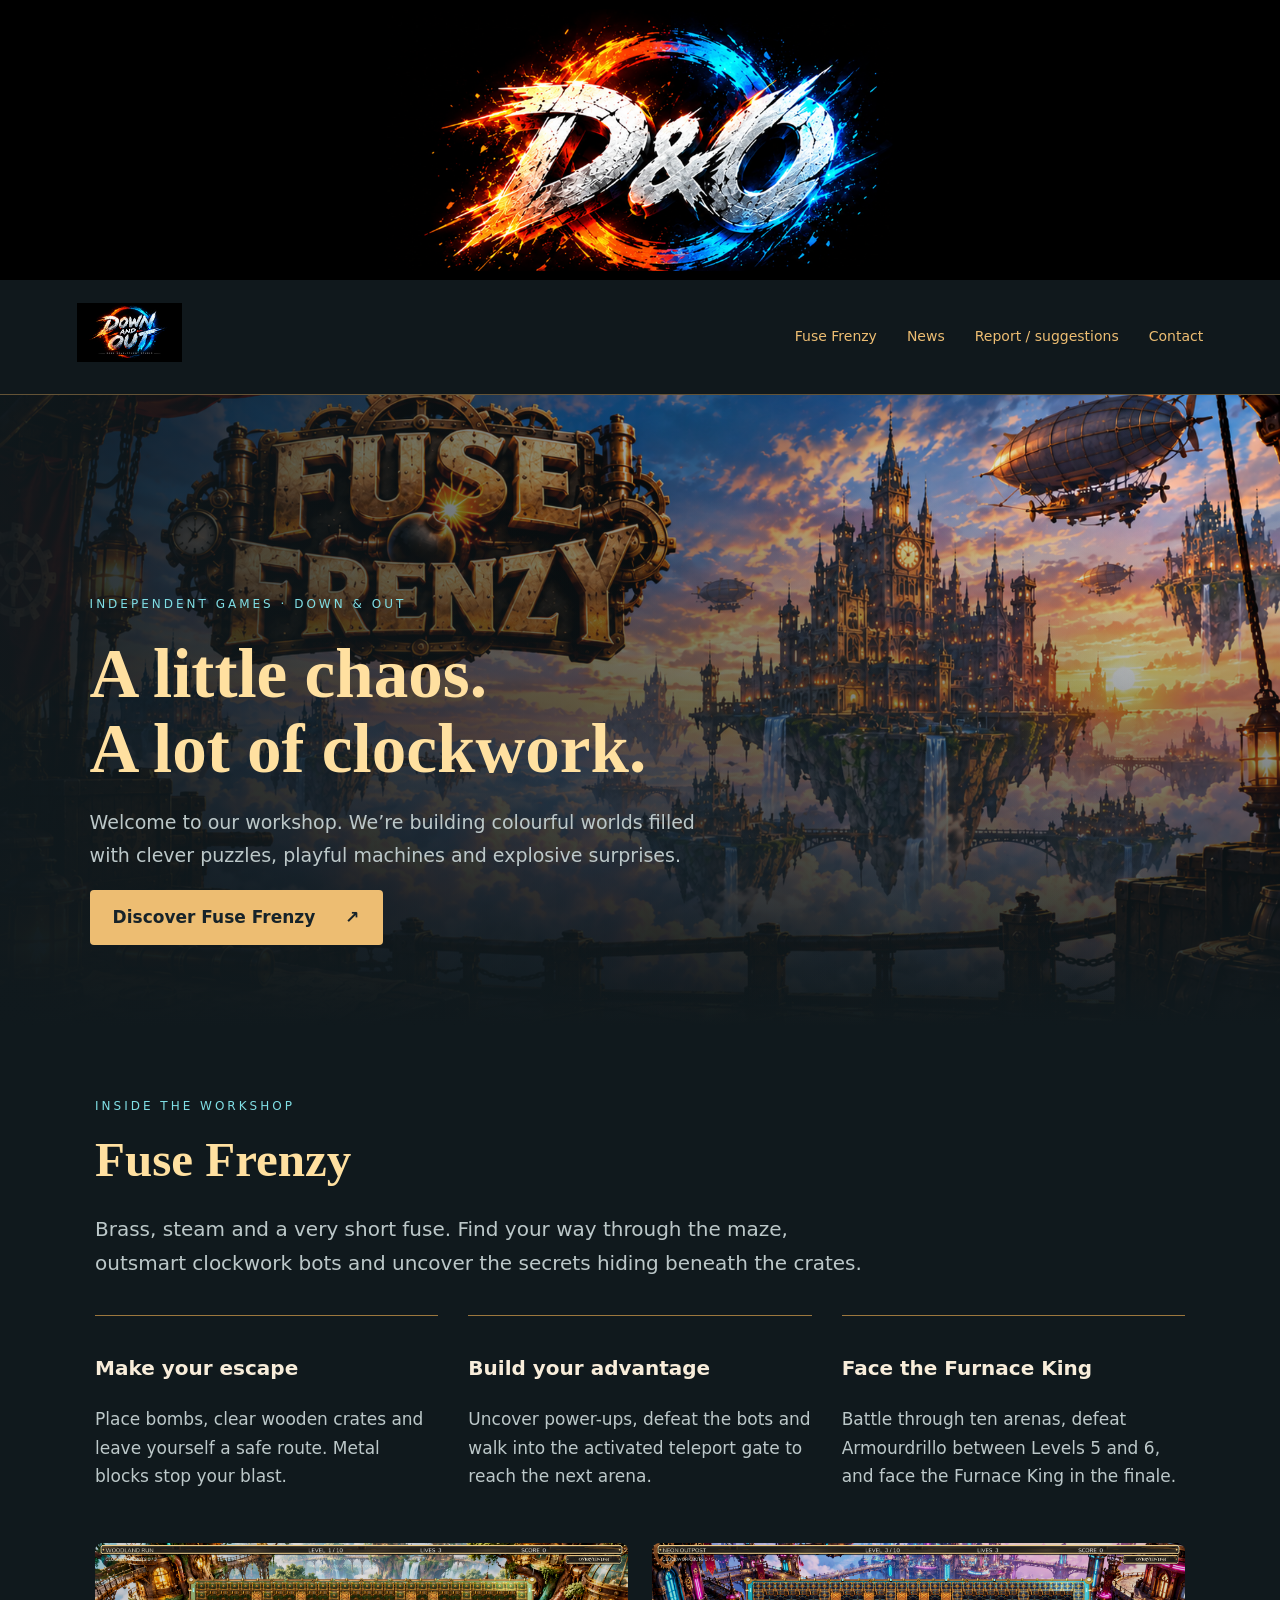
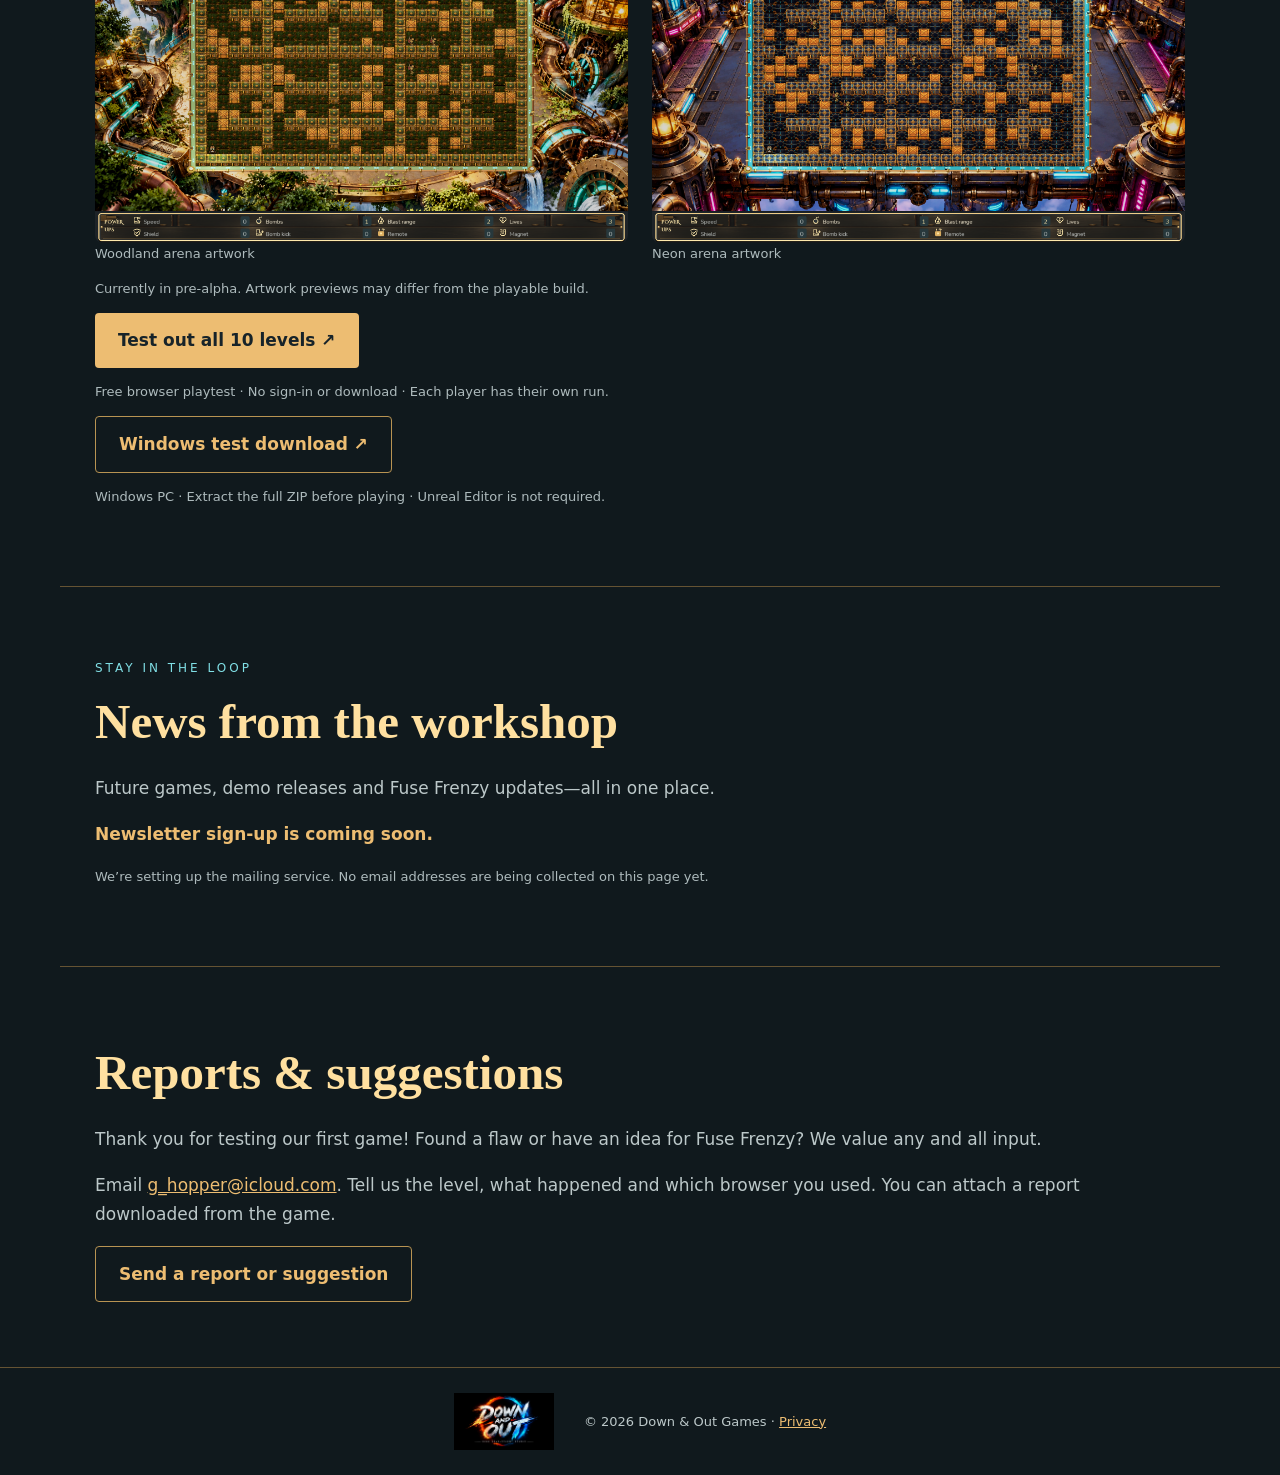
==== commit fcb45ee1: "Move studio banner above gold navigation" ====
--- a/index.html
+++ b/index.html
@@ -1,8 +1,9 @@
-<!doctype html><html lang="en"><head><meta charset="utf-8"><meta name="viewport" content="width=device-width,initial-scale=1"><title>Down &amp; Out Games | Fuse Frenzy</title><meta name="description" content="Meet Down & Out Games and discover Fuse Frenzy, a steampunk bomb-and-maze adventure in development."><link rel="stylesheet" href="style.css"></head><body>
-<header><a href="#home" class="brand"><img src="assets/logo.png" alt="Down and Out game development studio"></a><nav><a href="#game">Fuse Frenzy</a><a href="#news">News</a><a href="#report">Report / suggestions</a><a href="#contact">Contact</a></nav></header><div class="studio-banner" style="background:#000;text-align:center"><img src="assets/do-forged-banner.png" alt="Down and Out Studios — forged D and O emblem" width="1546" height="423" style="display:block;width:100%;max-width:1546px;height:auto;max-height:280px;object-fit:contain;margin:auto"></div>
+<!doctype html><html lang="en"><head><meta charset="utf-8"><meta name="viewport" content="width=device-width,initial-scale=1"><title>Down &amp; Out Games | Fuse Frenzy</title><meta name="description" content="Meet Down & Out Games and discover Fuse Frenzy, a steampunk bomb-and-maze adventure in development."><link rel="stylesheet" href="style.css"></head><body><div class="studio-banner" style="background:#000;text-align:center"><img src="assets/do-forged-banner.png" alt="Down and Out Studios — forged D and O emblem" width="1546" height="423" style="display:block;width:100%;max-width:1546px;height:auto;max-height:280px;object-fit:contain;margin:auto"></div>
+<header><a href="#home" class="brand"><img src="assets/logo.png" alt="Down and Out game development studio"></a><nav><a href="#game">Fuse Frenzy</a><a href="#news">News</a><a href="#report">Report / suggestions</a><a href="#contact">Contact</a></nav></header>
 <main id="home"><section class="hero"><img class="hero-art" src="assets/banner.png" alt="Fuse Frenzy steampunk game artwork"><div class="hero-copy"><span class="eyebrow">Independent games · Down &amp; Out</span><h1>A little chaos.<br>A lot of clockwork.</h1><p>Welcome to our workshop. We’re building colourful worlds filled with clever puzzles, playful machines and explosive surprises.</p><a class="button" href="#game">Discover Fuse Frenzy <span aria-hidden="true">↗</span></a></div></section>
 <section class="wrap" id="game"><span class="eyebrow">Inside the workshop</span><h2>Fuse Frenzy</h2><p class="lead">Brass, steam and a very short fuse. Find your way through the maze, outsmart clockwork bots and uncover the secrets hiding beneath the crates.</p><div class="features"><article><h3>Make your escape</h3><p>Place bombs, clear wooden crates and leave yourself a safe route. Metal blocks stop your blast.</p></article><article><h3>Build your advantage</h3><p>Uncover power-ups, defeat the bots and walk into the activated teleport gate to reach the next arena.</p></article><article><h3>Face the Furnace King</h3><p>Battle through ten arenas, defeat Armourdrillo between Levels 5 and 6, and face the Furnace King in the finale.</p></article></div><div class="gallery"><figure><img src="assets/woodland.png" alt="Fuse Frenzy woodland arena concept" loading="lazy"><figcaption>Woodland arena artwork</figcaption></figure><figure><img src="assets/neon.png" alt="Fuse Frenzy neon arena concept" loading="lazy"><figcaption>Neon arena artwork</figcaption></figure></div><p class="note">Currently in pre-alpha. Artwork previews may differ from the playable build.</p><a class="button" href="play/">Test out all 10 levels ↗</a><p class="note">Free browser playtest · No sign-in or download · Each player has their own run.</p><a class="button secondary" href="https://fuse-frenzy-download.validsloth4.chatgpt.site">Windows test download ↗</a><p class="note">Windows PC · Extract the full ZIP before playing · Unreal Editor is not required.</p></section>
 <section class="news wrap" id="news"><span class="eyebrow">Stay in the loop</span><h2>News from the workshop</h2><p>Future games, demo releases and Fuse Frenzy updates—all in one place.</p><p class="coming">Newsletter sign-up is coming soon.</p><p class="note">We’re setting up the mailing service. No email addresses are being collected on this page yet.</p></section>
 <section class="wrap contact" id="contact"><h2 id="report">Reports &amp; suggestions</h2><p>Thank you for testing our first game! Found a flaw or have an idea for Fuse Frenzy? We value any and all input.</p><p>Email <a href="mailto:g_hopper@icloud.com?subject=Fuse%20Frenzy%20tester%20feedback">g_hopper@icloud.com</a>. Tell us the level, what happened and which browser you used. You can attach a report downloaded from the game.</p><a class="button secondary" href="mailto:g_hopper@icloud.com?subject=Fuse%20Frenzy%20tester%20feedback">Send a report or suggestion</a></section></main><footer><img src="assets/logo.png" alt="Down and Out"><p>© 2026 Down &amp; Out Games · <a href="privacy.html">Privacy</a></p></footer></body></html>
 
 
+
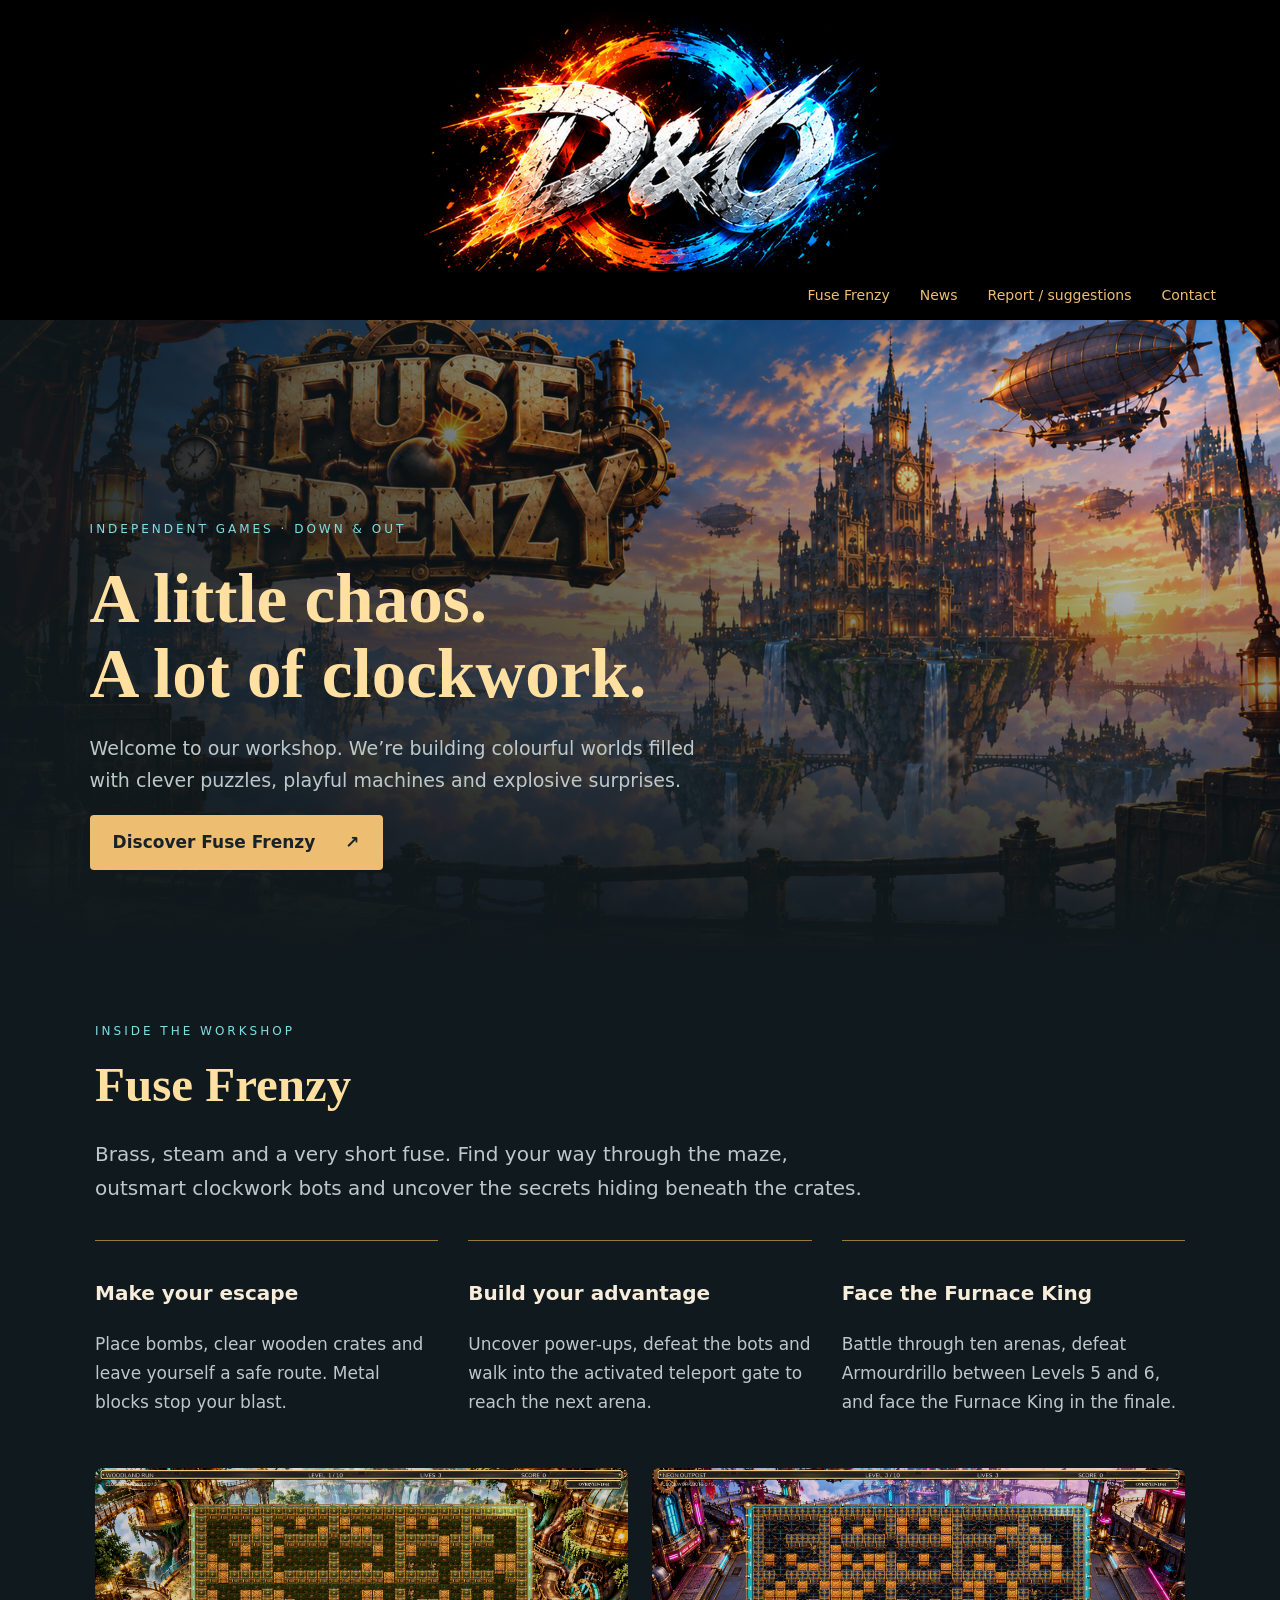
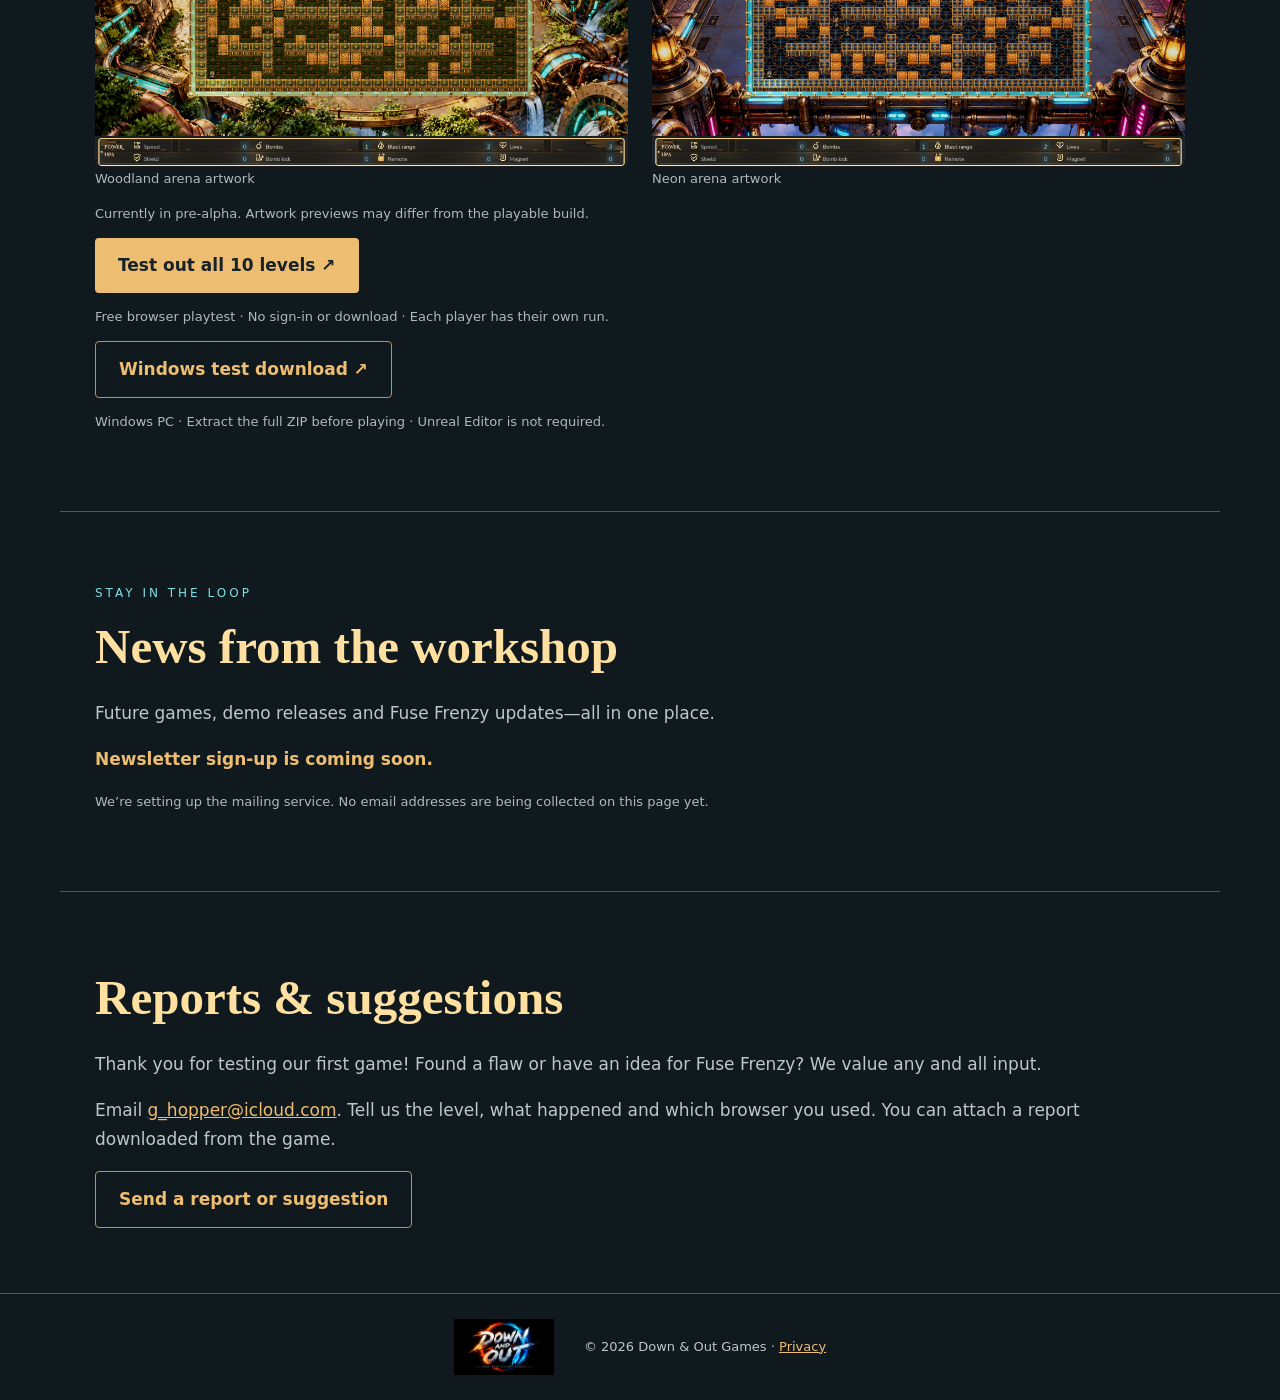
==== commit 3a931b4c: "Place gold navigation on studio banner and remove duplicate logo" ====
--- a/index.html
+++ b/index.html
@@ -1,5 +1,5 @@
-<!doctype html><html lang="en"><head><meta charset="utf-8"><meta name="viewport" content="width=device-width,initial-scale=1"><title>Down &amp; Out Games | Fuse Frenzy</title><meta name="description" content="Meet Down & Out Games and discover Fuse Frenzy, a steampunk bomb-and-maze adventure in development."><link rel="stylesheet" href="style.css"></head><body><div class="studio-banner" style="background:#000;text-align:center"><img src="assets/do-forged-banner.png" alt="Down and Out Studios — forged D and O emblem" width="1546" height="423" style="display:block;width:100%;max-width:1546px;height:auto;max-height:280px;object-fit:contain;margin:auto"></div>
-<header><a href="#home" class="brand"><img src="assets/logo.png" alt="Down and Out game development studio"></a><nav><a href="#game">Fuse Frenzy</a><a href="#news">News</a><a href="#report">Report / suggestions</a><a href="#contact">Contact</a></nav></header>
+<!doctype html><html lang="en"><head><meta charset="utf-8"><meta name="viewport" content="width=device-width,initial-scale=1"><title>Down &amp; Out Games | Fuse Frenzy</title><meta name="description" content="Meet Down & Out Games and discover Fuse Frenzy, a steampunk bomb-and-maze adventure in development."><link rel="stylesheet" href="style.css"></head><body><div class="studio-banner" style="position:relative;background:#000;text-align:center;padding-bottom:40px"><img src="assets/do-forged-banner.png" alt="Down and Out Studios — forged D and O emblem" width="1546" height="423" style="display:block;width:100%;max-width:1546px;height:auto;max-height:280px;object-fit:contain;margin:auto"><header style="position:absolute;bottom:0;left:0;right:0;z-index:2;background:transparent;border:0;padding:12px 5%;justify-content:flex-end"><nav><a href="#game">Fuse Frenzy</a><a href="#news">News</a><a href="#report">Report / suggestions</a><a href="#contact">Contact</a></nav></header></div>
+
 <main id="home"><section class="hero"><img class="hero-art" src="assets/banner.png" alt="Fuse Frenzy steampunk game artwork"><div class="hero-copy"><span class="eyebrow">Independent games · Down &amp; Out</span><h1>A little chaos.<br>A lot of clockwork.</h1><p>Welcome to our workshop. We’re building colourful worlds filled with clever puzzles, playful machines and explosive surprises.</p><a class="button" href="#game">Discover Fuse Frenzy <span aria-hidden="true">↗</span></a></div></section>
 <section class="wrap" id="game"><span class="eyebrow">Inside the workshop</span><h2>Fuse Frenzy</h2><p class="lead">Brass, steam and a very short fuse. Find your way through the maze, outsmart clockwork bots and uncover the secrets hiding beneath the crates.</p><div class="features"><article><h3>Make your escape</h3><p>Place bombs, clear wooden crates and leave yourself a safe route. Metal blocks stop your blast.</p></article><article><h3>Build your advantage</h3><p>Uncover power-ups, defeat the bots and walk into the activated teleport gate to reach the next arena.</p></article><article><h3>Face the Furnace King</h3><p>Battle through ten arenas, defeat Armourdrillo between Levels 5 and 6, and face the Furnace King in the finale.</p></article></div><div class="gallery"><figure><img src="assets/woodland.png" alt="Fuse Frenzy woodland arena concept" loading="lazy"><figcaption>Woodland arena artwork</figcaption></figure><figure><img src="assets/neon.png" alt="Fuse Frenzy neon arena concept" loading="lazy"><figcaption>Neon arena artwork</figcaption></figure></div><p class="note">Currently in pre-alpha. Artwork previews may differ from the playable build.</p><a class="button" href="play/">Test out all 10 levels ↗</a><p class="note">Free browser playtest · No sign-in or download · Each player has their own run.</p><a class="button secondary" href="https://fuse-frenzy-download.validsloth4.chatgpt.site">Windows test download ↗</a><p class="note">Windows PC · Extract the full ZIP before playing · Unreal Editor is not required.</p></section>
 <section class="news wrap" id="news"><span class="eyebrow">Stay in the loop</span><h2>News from the workshop</h2><p>Future games, demo releases and Fuse Frenzy updates—all in one place.</p><p class="coming">Newsletter sign-up is coming soon.</p><p class="note">We’re setting up the mailing service. No email addresses are being collected on this page yet.</p></section>
@@ -7,3 +7,4 @@
 
 
 
+
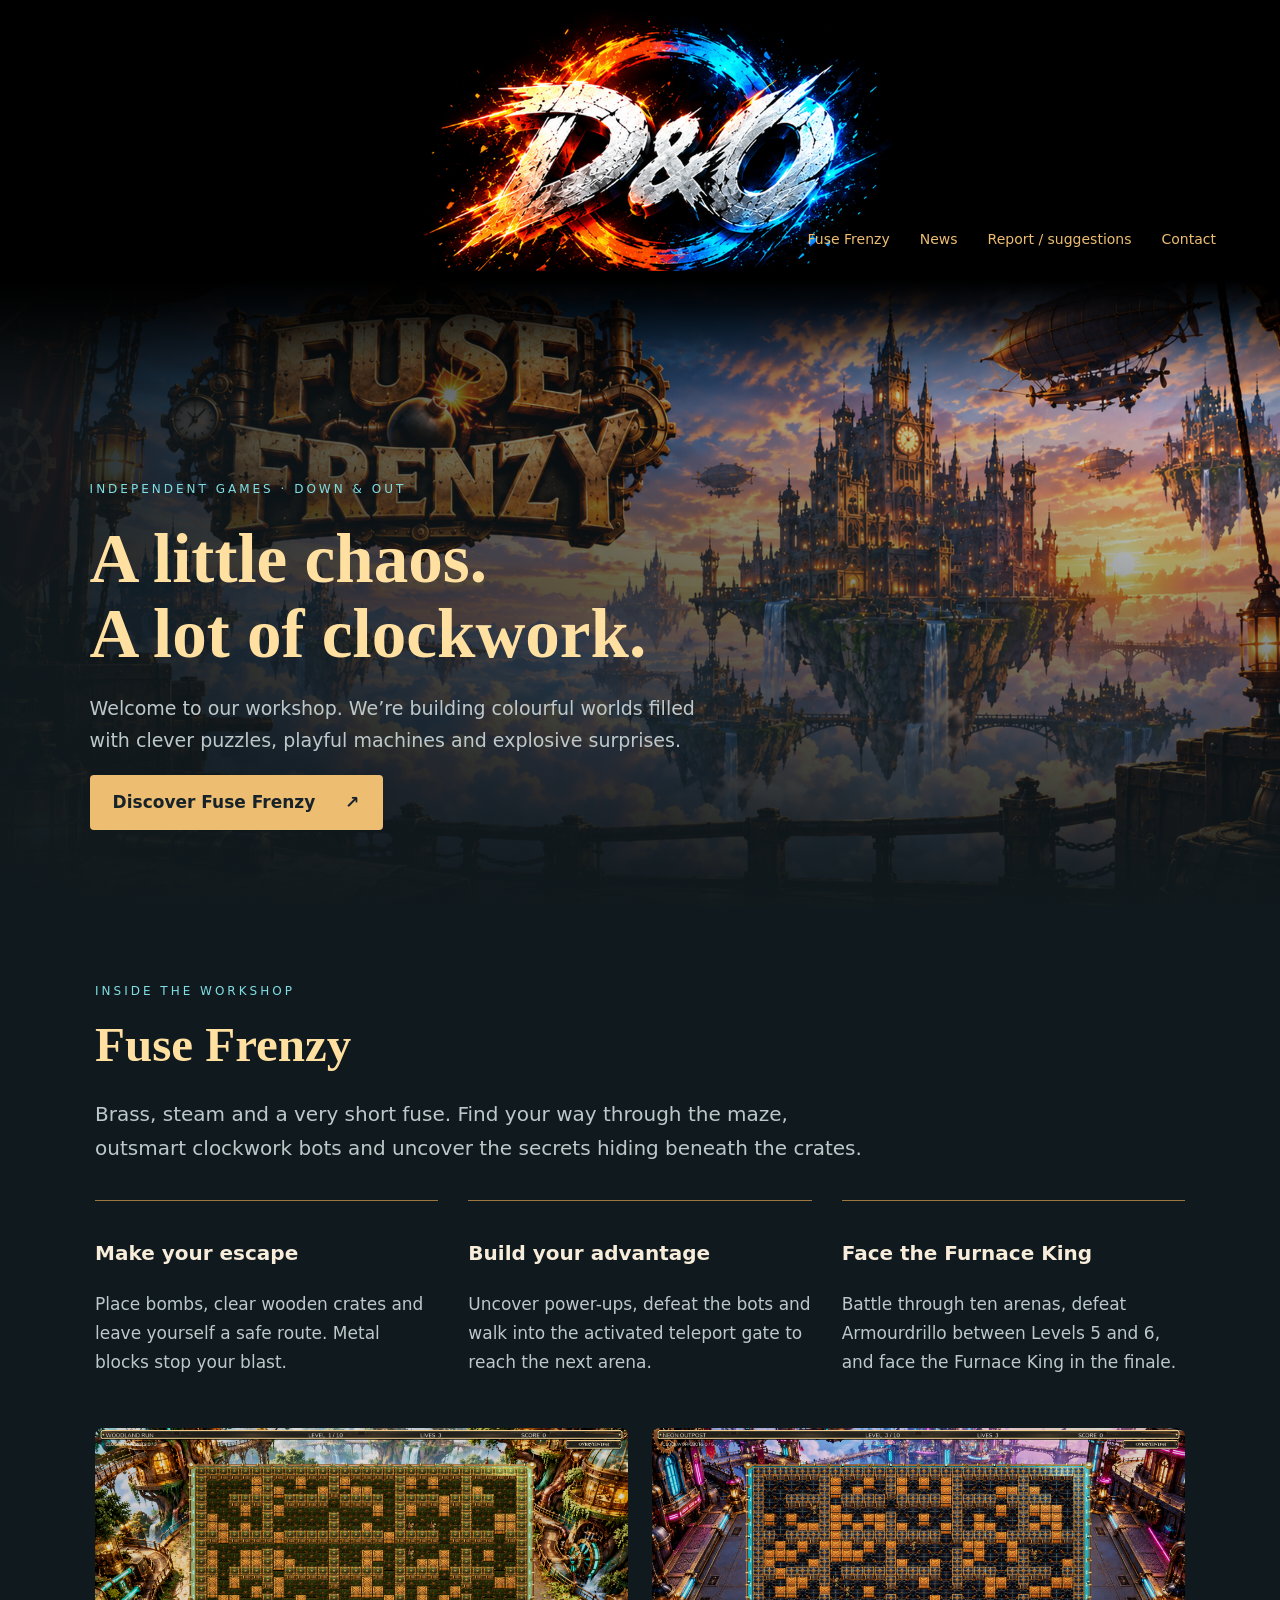
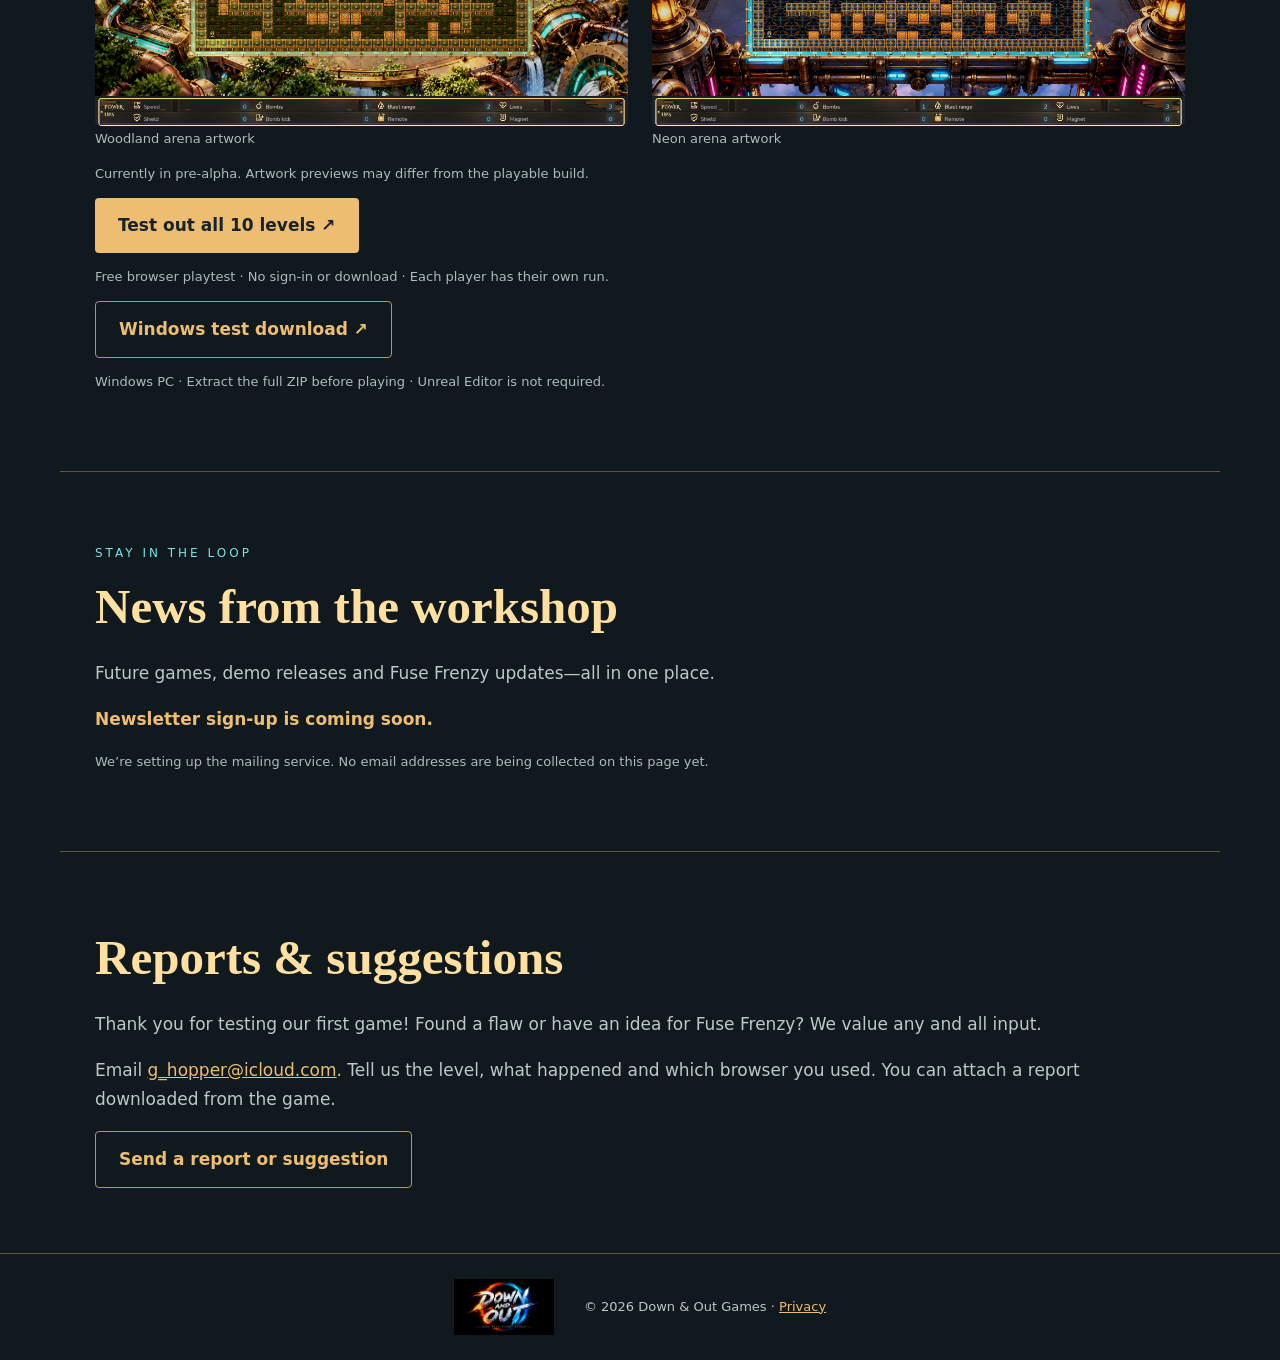
==== commit f44e6040: "Blend black studio banner into blue game artwork" ====
--- a/index.html
+++ b/index.html
@@ -1,4 +1,4 @@
-<!doctype html><html lang="en"><head><meta charset="utf-8"><meta name="viewport" content="width=device-width,initial-scale=1"><title>Down &amp; Out Games | Fuse Frenzy</title><meta name="description" content="Meet Down & Out Games and discover Fuse Frenzy, a steampunk bomb-and-maze adventure in development."><link rel="stylesheet" href="style.css"></head><body><div class="studio-banner" style="position:relative;background:#000;text-align:center;padding-bottom:40px"><img src="assets/do-forged-banner.png" alt="Down and Out Studios — forged D and O emblem" width="1546" height="423" style="display:block;width:100%;max-width:1546px;height:auto;max-height:280px;object-fit:contain;margin:auto"><header style="position:absolute;bottom:0;left:0;right:0;z-index:2;background:transparent;border:0;padding:12px 5%;justify-content:flex-end"><nav><a href="#game">Fuse Frenzy</a><a href="#news">News</a><a href="#report">Report / suggestions</a><a href="#contact">Contact</a></nav></header></div>
+<!doctype html><html lang="en"><head><meta charset="utf-8"><meta name="viewport" content="width=device-width,initial-scale=1"><title>Down &amp; Out Games | Fuse Frenzy</title><meta name="description" content="Meet Down & Out Games and discover Fuse Frenzy, a steampunk bomb-and-maze adventure in development."><link rel="stylesheet" href="style.css"><style id="banner-blend">.studio-banner{padding-bottom:0!important}.studio-banner header,.studio-banner>nav{bottom:16px!important}.studio-banner+main .hero{position:relative}.studio-banner+main .hero:before{content:"";position:absolute;inset:0 0 auto;height:130px;background:linear-gradient(to bottom,#000 0%,rgba(0,0,0,.85) 20%,rgba(0,0,0,.35) 60%,transparent 100%);z-index:1;pointer-events:none}.studio-banner+main .hero-copy,.studio-banner+main .intro{z-index:2}@media(max-width:600px){.studio-banner+main .hero:before{height:65px}.studio-banner header,.studio-banner>nav{bottom:0!important;padding:6px 3%!important}.studio-banner{padding-bottom:25px!important}}</style></head><body><div class="studio-banner" style="position:relative;background:#000;text-align:center;padding-bottom:40px"><img src="assets/do-forged-banner.png" alt="Down and Out Studios — forged D and O emblem" width="1546" height="423" style="display:block;width:100%;max-width:1546px;height:auto;max-height:280px;object-fit:contain;margin:auto"><header style="position:absolute;bottom:0;left:0;right:0;z-index:2;background:transparent;border:0;padding:12px 5%;justify-content:flex-end"><nav><a href="#game">Fuse Frenzy</a><a href="#news">News</a><a href="#report">Report / suggestions</a><a href="#contact">Contact</a></nav></header></div>
 
 <main id="home"><section class="hero"><img class="hero-art" src="assets/banner.png" alt="Fuse Frenzy steampunk game artwork"><div class="hero-copy"><span class="eyebrow">Independent games · Down &amp; Out</span><h1>A little chaos.<br>A lot of clockwork.</h1><p>Welcome to our workshop. We’re building colourful worlds filled with clever puzzles, playful machines and explosive surprises.</p><a class="button" href="#game">Discover Fuse Frenzy <span aria-hidden="true">↗</span></a></div></section>
 <section class="wrap" id="game"><span class="eyebrow">Inside the workshop</span><h2>Fuse Frenzy</h2><p class="lead">Brass, steam and a very short fuse. Find your way through the maze, outsmart clockwork bots and uncover the secrets hiding beneath the crates.</p><div class="features"><article><h3>Make your escape</h3><p>Place bombs, clear wooden crates and leave yourself a safe route. Metal blocks stop your blast.</p></article><article><h3>Build your advantage</h3><p>Uncover power-ups, defeat the bots and walk into the activated teleport gate to reach the next arena.</p></article><article><h3>Face the Furnace King</h3><p>Battle through ten arenas, defeat Armourdrillo between Levels 5 and 6, and face the Furnace King in the finale.</p></article></div><div class="gallery"><figure><img src="assets/woodland.png" alt="Fuse Frenzy woodland arena concept" loading="lazy"><figcaption>Woodland arena artwork</figcaption></figure><figure><img src="assets/neon.png" alt="Fuse Frenzy neon arena concept" loading="lazy"><figcaption>Neon arena artwork</figcaption></figure></div><p class="note">Currently in pre-alpha. Artwork previews may differ from the playable build.</p><a class="button" href="play/">Test out all 10 levels ↗</a><p class="note">Free browser playtest · No sign-in or download · Each player has their own run.</p><a class="button secondary" href="https://fuse-frenzy-download.validsloth4.chatgpt.site">Windows test download ↗</a><p class="note">Windows PC · Extract the full ZIP before playing · Unreal Editor is not required.</p></section>
@@ -8,3 +8,5 @@
 
 
 
+
+
